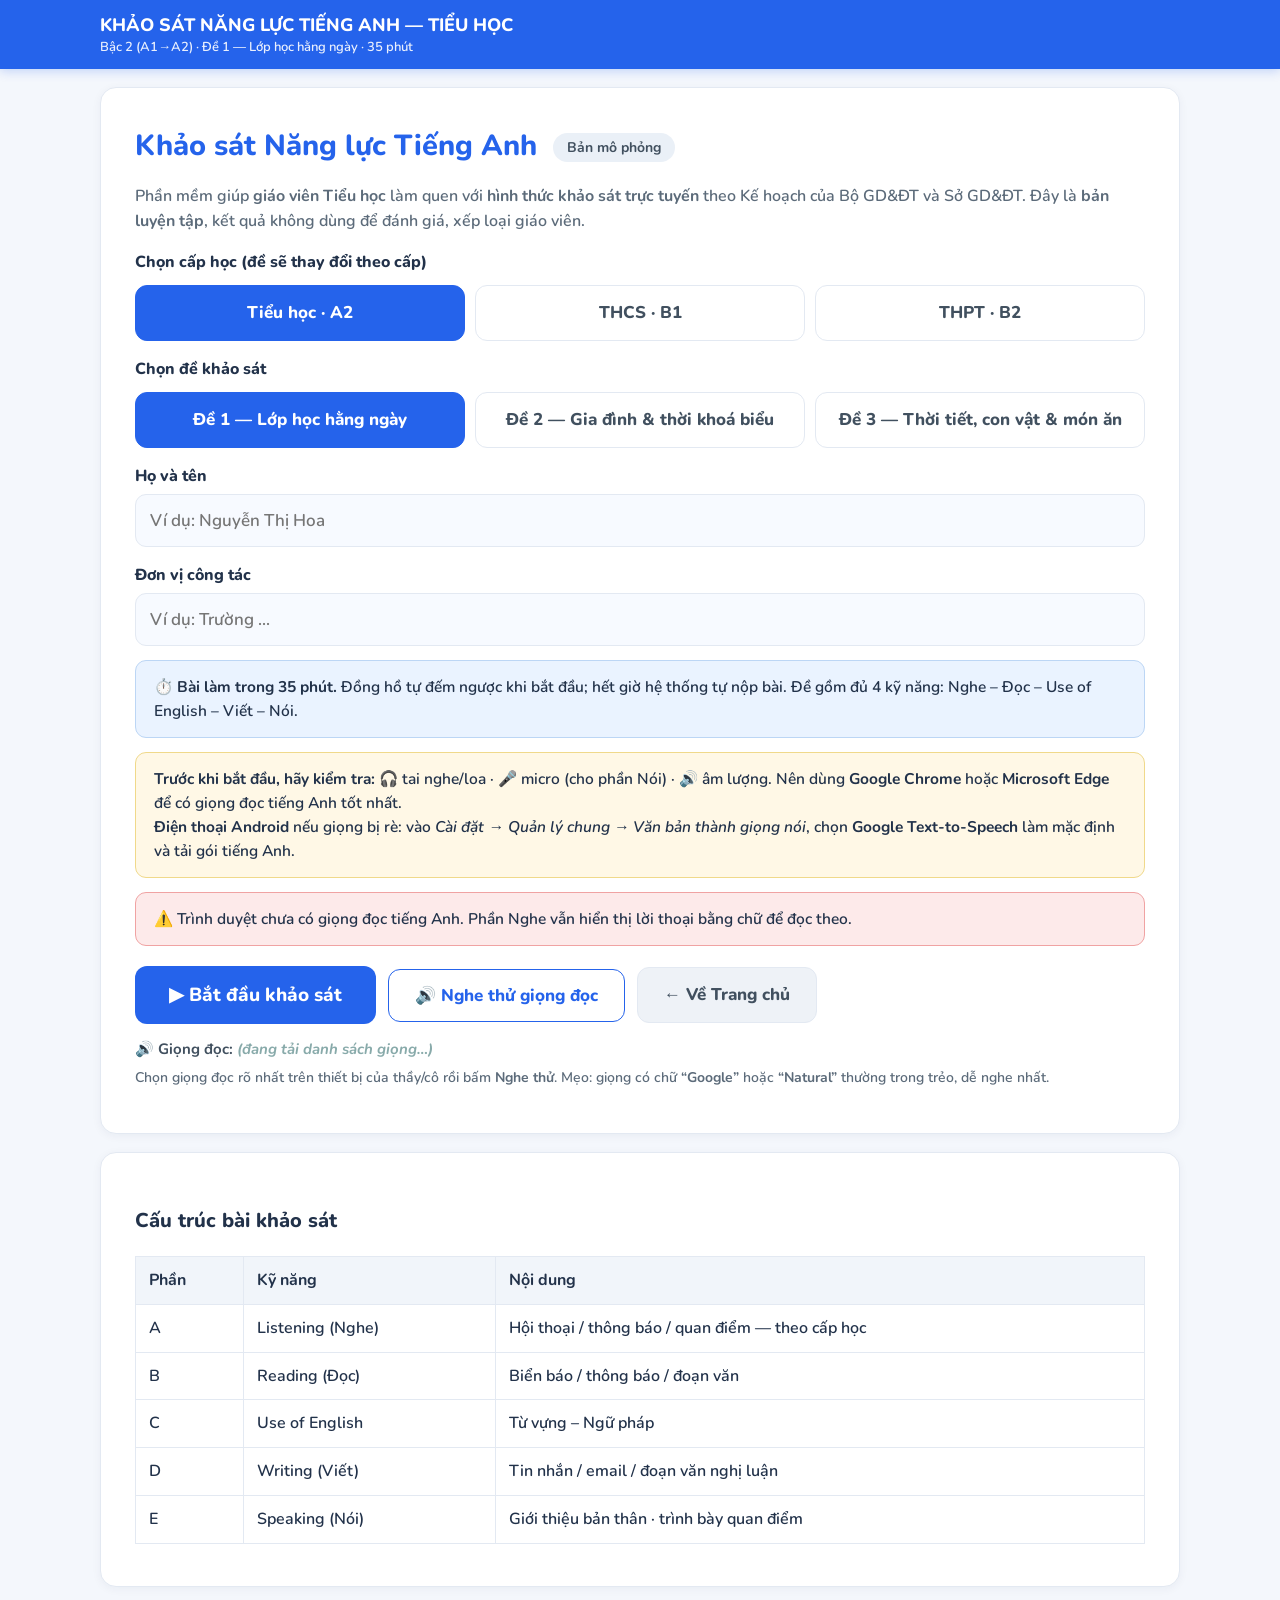
==== khao-sat.html @ d2e5debd "Giọng đọc: ưu tiên giọng trong trẻo (Google/Natural), cho phép chọn & lưu giọng, rate 0.95 Co-Author" ====
<!DOCTYPE html>
<html lang="vi">
<head>
<meta charset="UTF-8">
<meta name="viewport" content="width=device-width, initial-scale=1.0">
<title>Khảo sát Năng lực Tiếng Anh — English Ready GV</title>
<link rel="preconnect" href="https://fonts.googleapis.com">
<link rel="preconnect" href="https://fonts.gstatic.com" crossorigin>
<link href="https://fonts.googleapis.com/css2?family=Nunito:wght@400;600;700;800&display=swap&subset=vietnamese,latin" rel="stylesheet">
<style>
  :root{ --blue:#2563eb; --blue2:#1d4ed8; --bg:#f4f7fc; --ok:#10b981; --bad:#ef4444; --line:#e3e9f2; --maxw:1120px; }
  *{box-sizing:border-box}
  html{-webkit-text-size-adjust:100%}
  body{margin:0;font-family:"Nunito","Segoe UI",Arial,sans-serif;background:var(--bg);color:#22324a;font-size:17px;line-height:1.55;font-weight:600;-webkit-font-smoothing:antialiased}
  .wrap{max-width:var(--maxw);margin:0 auto;padding:0 20px 70px}
  header.top{background:var(--blue);color:#fff;padding:14px 0;position:sticky;top:0;z-index:50;box-shadow:0 2px 10px rgba(37,99,235,.25)}
  header.top .wrap{display:flex;align-items:center;justify-content:space-between;gap:12px;flex-wrap:wrap;padding-bottom:0}
  .brand{font-weight:800;font-size:18px;line-height:1.25}
  .brand small{display:block;font-weight:600;opacity:.9;font-size:13px;margin-top:2px}
  .timer{background:#fff;color:var(--blue);font-weight:800;padding:8px 16px;border-radius:11px;font-variant-numeric:tabular-nums;font-size:22px;min-width:118px;text-align:center}
  .timer.warn{background:#ffe0e0;color:var(--bad);animation:blink 1s infinite}
  @keyframes blink{50%{opacity:.55}}
  .steps{display:flex;gap:8px;flex-wrap:wrap;margin:18px 0 4px}
  .steps .st{flex:1;min-width:120px;text-align:center;font-size:14px;padding:10px 6px;border-radius:11px;background:#fff;border:1px solid var(--line);color:#7a8694;font-weight:700}
  .steps .st.active{background:var(--blue);color:#fff;border-color:var(--blue)}
  .steps .st.done{background:#dff3e6;color:var(--ok);border-color:#bfe6cd}
  .card{background:#fff;border:1px solid var(--line);border-radius:16px;padding:30px 34px;margin:18px 0;box-shadow:0 2px 10px rgba(20,40,80,.05)}
  h1{font-size:29px;color:var(--blue);margin:.2em 0;font-weight:800}
  h2{font-size:24px;color:var(--blue);border-bottom:2px solid var(--blue);padding-bottom:8px;margin-top:4px;font-weight:800}
  h3{font-size:20px;margin:22px 0 8px;font-weight:800}
  h4{font-size:18px;margin:18px 0 6px;font-weight:800}
  .muted{color:#5c6b7a;font-size:16px}
  .note{background:#fff8e6;border:1px solid #f0d98a;border-radius:11px;padding:14px 18px;font-size:15.5px;margin:14px 0}
  label.field{display:block;margin:16px 0 5px;font-weight:800;font-size:16px}
  input[type=text]{width:100%;padding:14px;border:1px solid var(--line);border-radius:11px;font-size:17px;background:#f7faff;font-family:inherit;font-weight:600}
  .btn{display:inline-flex;align-items:center;gap:9px;background:var(--blue);color:#fff;border:0;padding:14px 26px;border-radius:12px;font-size:17px;font-weight:800;cursor:pointer;transition:.15s;font-family:inherit}
  .btn:hover{background:var(--blue2)}
  .btn.sec{background:#fff;color:var(--blue);border:1px solid var(--blue)}
  .btn.ghost{background:#eef2f7;color:#41505f;border:1px solid var(--line)}
  .btn:disabled{opacity:.5;cursor:not-allowed}
  .btn.big{font-size:19px;padding:16px 34px}
  .row{display:flex;gap:12px;flex-wrap:wrap;align-items:center}
  .passage{background:#f7f9fc;border:1px solid var(--line);border-left:5px solid var(--blue);border-radius:11px;padding:18px 20px;margin:12px 0;font-size:18px;line-height:1.7;font-weight:600}
  .notice{background:#fffdf5;border:1px dashed #c9a94a;border-radius:11px;padding:13px 18px;font-weight:800;margin:8px 0;font-size:19px;letter-spacing:.5px}
  .q{margin:20px 0;padding-top:8px}
  .q .qt{font-weight:700;margin-bottom:10px;font-size:17.5px}
  .opt{display:block;border:1px solid var(--line);border-radius:11px;padding:13px 16px;margin:8px 0;cursor:pointer;font-size:17px;transition:.12s}
  .opt:hover{border-color:var(--blue2);background:#f3f8ff}
  .opt input{margin-right:11px;transform:scale(1.25)}
  .opt.sel{border-color:var(--blue);background:#eaf3ff}
  .opt.correct{border-color:var(--ok);background:#e7f7ee}
  .opt.wrong{border-color:var(--bad);background:#fdeaea}
  .audio-box{background:#eef5ff;border:1px solid #c5dbf5;border-radius:14px;padding:18px;margin:12px 0;text-align:center}
  .audio-box .lbl{font-size:15px;color:#41607f;margin-bottom:10px}
  .vsel{font-family:inherit;font-weight:700;font-size:14px;padding:8px 11px;border:1px solid var(--line);border-radius:9px;background:#fff;color:#22324a;max-width:100%;cursor:pointer}
  .vsel:focus{outline:none;border-color:var(--blue)}
  textarea{width:100%;min-height:170px;padding:15px;border:1px solid var(--line);border-radius:11px;font-size:17px;font-family:inherit;line-height:1.6;resize:vertical;font-weight:600}
  .wc{font-size:15px;color:#5c6b7a;margin-top:6px}
  .wc.ok{color:var(--ok);font-weight:800}
  .navbar{display:flex;justify-content:space-between;gap:12px;margin-top:22px}
  .pill{display:inline-block;background:#eaf0f7;border-radius:20px;padding:4px 14px;font-size:14px;color:#41505f;margin-left:8px;vertical-align:middle;font-weight:700}
  .result-score{font-size:58px;font-weight:800;color:var(--blue);text-align:center;line-height:1.1}
  .result-band{text-align:center;font-size:24px;font-weight:800;margin:8px 0}
  .bar{height:18px;background:#e6ecf3;border-radius:9px;overflow:hidden;margin:10px 0}
  .bar>span{display:block;height:100%;background:var(--blue)}
  .tbl-scroll{overflow-x:auto}
  table.sum{width:100%;border-collapse:collapse;margin:12px 0;font-size:16px;min-width:520px}
  table.sum td,table.sum th{border:1px solid var(--line);padding:11px 13px;text-align:left}
  table.sum th{background:#f1f5fa}
  .rec-dot{width:13px;height:13px;border-radius:50%;background:var(--bad);display:inline-block;animation:blink 1s infinite}
  .hide{display:none}
  .center{text-align:center}
  audio{width:100%;margin-top:10px}
  .flag{color:#b8860b;font-size:15px;cursor:pointer;user-select:none}
  .flag.on{color:var(--bad);font-weight:800}
  .levelpick{display:flex;gap:10px;flex-wrap:wrap;margin:10px 0}
  .levelpick a{flex:1;min-width:150px;text-align:center;text-decoration:none;background:#fff;border:1px solid var(--line);border-radius:12px;padding:14px;color:#41505f;font-weight:800}
  .levelpick a.cur{background:var(--blue);color:#fff;border-color:var(--blue)}
  @media (max-width:760px){
    body{font-size:16px}
    .wrap{padding:0 12px 60px}
    .card{padding:18px 16px;border-radius:14px}
    h1{font-size:22px} h2{font-size:20px} h3{font-size:18px}
    .brand{font-size:15px} .brand small{font-size:11.5px}
    .timer{font-size:18px;min-width:92px;padding:6px 10px}
    .steps .st{min-width:0;flex:1 1 30%;font-size:12px;padding:8px 3px}
    .btn{padding:13px 18px;font-size:16px} .btn.big{font-size:17px;padding:15px 22px}
    .navbar .btn{flex:1;justify-content:center}
    .passage,.opt,.notice,input,textarea{font-size:16px}
    .opt input{transform:scale(1.4)}
  }
</style>
</head>
<body>
<header class="top">
  <div class="wrap">
    <div class="brand" id="brand">KHẢO SÁT NĂNG LỰC TIẾNG ANH
      <small id="brand-sub">Bản luyện tập</small>
    </div>
    <div id="timer" class="timer hide">35:00</div>
  </div>
</header>

<div class="wrap">

  <!-- ============ WELCOME ============ -->
  <section id="screen-welcome">
    <div class="card">
      <h1>Khảo sát Năng lực Tiếng Anh <span class="pill">Bản mô phỏng</span></h1>
      <p class="muted">Phần mềm giúp <b id="w-level">giáo viên</b> làm quen với <b>hình thức khảo sát trực tuyến</b>
      theo Kế hoạch của Bộ GD&amp;ĐT và Sở GD&amp;ĐT. Đây là <b>bản luyện tập</b>, kết quả không dùng để đánh giá, xếp loại giáo viên.</p>

      <label class="field">Chọn cấp học (đề sẽ thay đổi theo cấp)</label>
      <div class="levelpick" id="levelpick">
        <a href="?cap=tieuhoc" data-cap="tieuhoc">Tiểu học · A2</a>
        <a href="?cap=thcs" data-cap="thcs">THCS · B1</a>
        <a href="?cap=thpt" data-cap="thpt">THPT · B2</a>
      </div>

      <label class="field">Chọn đề khảo sát</label>
      <div class="levelpick" id="depick"></div>

      <label class="field">Họ và tên</label>
      <input type="text" id="in-name" placeholder="Ví dụ: Nguyễn Thị Hoa">
      <label class="field">Đơn vị công tác</label>
      <input type="text" id="in-school" placeholder="Ví dụ: Trường ...">

      <div class="note" style="background:#eaf3ff;border-color:#bcd6f5">
        ⏱️ <b>Bài làm trong <span id="w-min">35</span> phút.</b>
        Đồng hồ tự đếm ngược khi bắt đầu; hết giờ hệ thống tự nộp bài. Đề gồm đủ 4 kỹ năng: Nghe – Đọc – Use of English – Viết – Nói.
      </div>
      <div class="note">
        <b>Trước khi bắt đầu, hãy kiểm tra:</b> 🎧 tai nghe/loa · 🎤 micro (cho phần Nói) · 🔊 âm lượng.
        Nên dùng <b>Google Chrome</b> hoặc <b>Microsoft Edge</b> để có giọng đọc tiếng Anh tốt nhất.
        <br><b>Điện thoại Android</b> nếu giọng bị rè: vào <i>Cài đặt → Quản lý chung → Văn bản thành giọng nói</i>, chọn <b>Google Text-to-Speech</b> làm mặc định và tải gói tiếng Anh.
      </div>
      <div id="tts-warn" class="note hide" style="background:#fdeaea;border-color:#f0a3a3">
        ⚠️ Trình duyệt chưa có giọng đọc tiếng Anh. Phần Nghe vẫn hiển thị lời thoại bằng chữ để đọc theo.
      </div>

      <div class="row" style="margin-top:20px">
        <button class="btn big" onclick="App.start()">▶ Bắt đầu khảo sát</button>
        <button class="btn sec" onclick="App.testAudio()">🔊 Nghe thử giọng đọc</button>
        <a class="btn ghost" href="index.html" style="text-decoration:none">← Về Trang chủ</a>
      </div>
      <div class="vsel-wrap" style="margin-top:14px;font-weight:700;color:#41505f;font-size:15px"></div>
      <p class="muted" style="font-size:14px;margin-top:6px">Chọn giọng đọc rõ nhất trên thiết bị của thầy/cô rồi bấm <b>Nghe thử</b>. Mẹo: giọng có chữ <b>“Google”</b> hoặc <b>“Natural”</b> thường trong trẻo, dễ nghe nhất.</p>
    </div>

    <div class="card">
      <h3>Cấu trúc bài khảo sát</h3>
      <div class="tbl-scroll">
      <table class="sum">
        <tr><th>Phần</th><th>Kỹ năng</th><th>Nội dung</th></tr>
        <tr><td>A</td><td>Listening (Nghe)</td><td>Hội thoại / thông báo / quan điểm — theo cấp học</td></tr>
        <tr><td>B</td><td>Reading (Đọc)</td><td>Biển báo / thông báo / đoạn văn</td></tr>
        <tr><td>C</td><td>Use of English</td><td>Từ vựng – Ngữ pháp</td></tr>
        <tr><td>D</td><td>Writing (Viết)</td><td>Tin nhắn / email / đoạn văn nghị luận</td></tr>
        <tr><td>E</td><td>Speaking (Nói)</td><td>Giới thiệu bản thân · trình bày quan điểm</td></tr>
      </table>
      </div>
    </div>
  </section>

  <div id="screen-test" class="hide">
    <div class="steps" id="steps"></div>
    <div id="section-host"></div>
    <div class="navbar">
      <button class="btn ghost" id="btn-prev" onclick="App.prevSection()">← Phần trước</button>
      <button class="btn" id="btn-next" onclick="App.nextSection()">Phần tiếp theo →</button>
    </div>
  </div>

  <div id="screen-results" class="hide"></div>

</div>

<script src="data/ngan-hang-de.js"></script>
<script>
/* ====================== CHỌN ĐỀ THEO CẤP ====================== */
function getCap(){
  var p=new URLSearchParams(location.search).get('cap');
  if(p && window.NGAN_HANG[p]) return p;
  try{ var u=JSON.parse(localStorage.getItem('erg_user')||'null');
    if(u&&u.level){ var m={'Tiểu học':'tieuhoc','THCS':'thcs','THPT':'thpt'}; if(m[u.level]) return m[u.level]; }
  }catch(_){}
  return 'tieuhoc';
}
function getDe(level){
  var p=new URLSearchParams(location.search).get('de');
  if(p){ var i=level.des.findIndex(d=>d.id===p); if(i>=0) return i; }
  // Không chỉ định đề → chọn NGẪU NHIÊN, tránh lặp lại đề của lần trước
  var key='erg_lastde_'+level.code, last=null;
  try{ last=localStorage.getItem(key); }catch(_){}
  var pool=level.des.map(function(_,i){return i;});
  if(level.des.length>1 && last){ var f=pool.filter(function(i){return level.des[i].id!==last;}); if(f.length) pool=f; }
  var idx=pool[Math.floor(Math.random()*pool.length)];
  try{ localStorage.setItem(key, level.des[idx].id); }catch(_){}
  return idx;
}
function shuffleArr(a){ for(var i=a.length-1;i>0;i--){var j=Math.floor(Math.random()*(i+1));var t=a[i];a[i]=a[j];a[j]=t;} return a; }
function shuffleOptions(de){   // đảo vị trí đáp án ở mỗi câu (giữ nguyên đáp án đúng)
  de.sections.forEach(function(s){ if(!s.parts)return; s.parts.forEach(function(p){ if(!p.questions)return; p.questions.forEach(function(q){
    if(!q.options||q.options.length<2)return;
    var order=q.options.map(function(_,i){return i;}); shuffleArr(order);
    q.options=order.map(function(i){return q.options[i];});
    q.ans=order.indexOf(q.ans);
  }); }); });
}
var ONLY=new URLSearchParams(location.search).get('only');   // A/B/C/D/E (chế độ luyện 1 kỹ năng) hoặc null
var CAP=getCap();
var LEVEL=window.NGAN_HANG[CAP];
var DEIDX=getDe(LEVEL);
var DATA=LEVEL.des[DEIDX];   // đề được chọn (có .sections)
shuffleOptions(DATA);
if(ONLY){ DATA={ id:DATA.id, name:DATA.name, sections:DATA.sections.filter(function(s){return s.key===ONLY;}) }; }

/* ====================== TRẠNG THÁI ====================== */
const App = (()=>{
  let cur=0, answers={}, writing={}, flags={}, totalMcq=0, startTime=null;
  let endTime=null, timerInt=null;
  const TEST_MINUTES=LEVEL.minutes;
  const $=id=>document.getElementById(id);
  const host=()=>$('section-host');

  DATA.sections.forEach(s=>{ if(s.parts) s.parts.forEach(p=>{ if(p.questions) totalMcq+=p.questions.length; }); });

  // ---- hiển thị thông tin cấp học ----
  $('brand').firstChild.textContent='KHẢO SÁT NĂNG LỰC TIẾNG ANH — '+LEVEL.label.toUpperCase()+' ';
  $('brand-sub').textContent=LEVEL.bac+' · '+DATA.name+' · '+TEST_MINUTES+' phút';
  $('w-level').textContent='giáo viên '+LEVEL.label;
  $('w-min').textContent=TEST_MINUTES;
  document.querySelectorAll('#levelpick a').forEach(a=>{ if(a.getAttribute('data-cap')===CAP) a.classList.add('cur'); });
  // danh sách đề của cấp hiện tại
  $('depick').innerHTML=LEVEL.des.map(function(d){
    return '<a href="?cap='+CAP+'&de='+d.id+'"'+(d.id===DATA.id?' class="cur"':'')+'>'+d.name+'</a>';
  }).join('');
  if(ONLY){
    var skillName={A:'Nghe',B:'Đọc',C:'Use of English',D:'Viết',E:'Nói'}[ONLY]||'';
    $('brand-sub').textContent='Luyện kỹ năng: '+skillName+' · '+LEVEL.label;
  }
  // prefill tên từ khai báo
  try{ var u=JSON.parse(localStorage.getItem('erg_user')||sessionStorage.getItem('ksnl_user')||'null'); if(u&&u.name) $('in-name').value=u.name; }catch(_){}

  let enVoice=null, enVoices=[];
  function scoreVoice(v){            // điểm càng cao càng trong trẻo, dễ nghe
    var n=(v.name||'').toLowerCase(), l=(v.lang||'').toLowerCase();
    if(!/^en/.test(l)) return -1;
    var s=10;
    if(/google/.test(n)) s+=40;                                              // giọng Google (rõ nhất trên Android/Chrome)
    if(/natural|aria|jenny|guy|libby|sonia|ryan|emma|michelle|ava|andrew/.test(n)) s+=36; // giọng "Natural" của Microsoft/Edge
    if(/samantha|karen|daniel|moira|tessa|fiona|serena|nicky|aaron/.test(n)) s+=30;        // giọng Apple
    if(/zira|hazel|david|mark|susan|george/.test(n)) s+=14;                   // giọng Microsoft thường
    if(/en-us/.test(l)) s+=8; else if(/en-gb/.test(l)) s+=5;
    if(v.localService===false) s+=6;                                         // giọng online thường mượt hơn
    return s;
  }
  function pickVoice(){
    var vs=speechSynthesis.getVoices()||[];
    enVoices = vs.filter(function(v){return /^en/i.test(v.lang);}).sort(function(a,b){return scoreVoice(b)-scoreVoice(a);});
    var saved=null; try{ saved=localStorage.getItem('erg_voice'); }catch(_){}
    enVoice = (saved && enVoices.filter(function(v){return v.name===saved;})[0]) || enVoices[0] || null;
    if(!enVoice && $('tts-warn')) $('tts-warn').classList.remove('hide');
    refreshVoiceSelectors();
  }
  if('speechSynthesis' in window){ speechSynthesis.onvoiceschanged=pickVoice; setTimeout(pickVoice,300); setTimeout(pickVoice,1200); }

  function voiceSelectHTML(){
    if(!enVoices.length) return '<i style="color:#8aa">(đang tải danh sách giọng…)</i>';
    var opts=enVoices.map(function(v){
      var lbl=v.name.replace(/Microsoft |Google /,'')+' · '+v.lang;
      return '<option value="'+v.name.replace(/"/g,'')+'"'+(enVoice&&v.name===enVoice.name?' selected':'')+'>'+lbl+'</option>';
    }).join('');
    return '<select class="vsel" onchange="App.setVoice(this.value)">'+opts+'</select>';
  }
  function refreshVoiceSelectors(){
    document.querySelectorAll('.vsel-wrap').forEach(function(w){ w.innerHTML='🔊 Giọng đọc: '+voiceSelectHTML(); });
  }
  function setVoice(name){
    var v=enVoices.filter(function(x){return x.name===name;})[0]; if(!v) return;
    enVoice=v; try{ localStorage.setItem('erg_voice',name); }catch(_){}
    refreshVoiceSelectors();
    speak('Hello. This is the selected English voice. Can you hear it clearly?');
  }

  let speaking=false;
  function speak(text,btn){
    if(!('speechSynthesis' in window)){ alert('Trình duyệt không hỗ trợ giọng đọc. Hãy đọc lời thoại bằng chữ bên dưới.'); return; }
    speechSynthesis.cancel();
    const u=new SpeechSynthesisUtterance(text);
    u.lang=(enVoice&&enVoice.lang)||'en-US'; u.rate=0.95; u.pitch=1.0; u.volume=1.0; if(enVoice)u.voice=enVoice;
    if(btn){ const old=btn.innerHTML; btn.innerHTML='⏹ Dừng'; speaking=true;
      u.onend=()=>{btn.innerHTML=old;speaking=false;}; u.onerror=()=>{btn.innerHTML=old;speaking=false;}; }
    speechSynthesis.speak(u);
  }
  function testAudio(){ speak('Hello, teacher. This is a test of the English voice. If you can hear this clearly, your sound is working well.'); }

  function start(){
    const name=$('in-name').value.trim();
    if(!name){ alert('Vui lòng nhập Họ và tên.'); $('in-name').focus(); return; }
    var prev={}; try{ prev=JSON.parse(localStorage.getItem('erg_user')||'{}'); }catch(_){}
    prev.name=name; prev.school=$('in-school').value.trim(); localStorage.setItem('erg_user',JSON.stringify(prev));
    sessionStorage.setItem('ksnl_user',JSON.stringify({name, school:prev.school}));
    startTime=Date.now();
    $('screen-welcome').classList.add('hide');
    $('screen-test').classList.remove('hide');
    endTime=Date.now()+TEST_MINUTES*60000; $('timer').classList.remove('hide'); tick(); timerInt=setInterval(tick,1000);
    cur=0; renderSteps(); renderSection();
    window.scrollTo(0,0);
  }
  function startPractice(){   // chế độ luyện 1 kỹ năng: vào thẳng, không đồng hồ
    startTime=Date.now();
    $('screen-welcome').classList.add('hide');
    $('screen-test').classList.remove('hide');
    $('timer').classList.add('hide');
    cur=0; renderSteps(); renderSection();
    window.scrollTo(0,0);
  }
  function tick(){
    const left=Math.max(0,Math.round((endTime-Date.now())/1000));
    const m=String(Math.floor(left/60)).padStart(2,'0'), s=String(left%60).padStart(2,'0');
    $('timer').textContent=m+':'+s;
    $('timer').classList.toggle('warn',left<=180);
    if(left<=0){ clearInterval(timerInt); alert('Đã hết giờ. Hệ thống sẽ nộp bài.'); finish(); }
  }

  function renderSteps(){
    $('steps').innerHTML=DATA.sections.map((s,i)=>{
      let c='st'; if(i===cur)c+=' active'; else if(i<cur)c+=' done';
      return `<div class="${c}">${s.key}. ${s.name}</div>`;
    }).join('');
  }

  function renderSection(){
    const s=DATA.sections[cur];
    let h=`<div class="card"><h2>Phần ${s.key}. ${s.skill}</h2>`;
    if(s.intro) h+=`<p class="muted">${s.intro}</p>`;
    h+='</div>';
    if(s.type==='write'){ h+=renderWrite(s); }
    else if(s.type==='speak'){ h+=renderSpeak(s); }
    else { h+=s.parts.map((p,pi)=>renderPart(s,p,pi)).join(''); }
    host().innerHTML=h;
    refreshVoiceSelectors();
    $('btn-prev').style.visibility = cur===0?'hidden':'visible';
    $('btn-next').textContent = cur===DATA.sections.length-1 ? '✔ Nộp bài & xem kết quả' : 'Phần tiếp theo →';
    renderSteps();
    if(s.type==='write') s.tasks.forEach(t=>{ const ta=$('ta-'+t.id); if(ta){ta.value=writing[t.id]||''; updateWC(t.id,t.min); ta.oninput=()=>{writing[t.id]=ta.value;updateWC(t.id,t.min);};} });
    window.scrollTo(0,0);
  }

  function renderPart(s,p,pi){
    let h='<div class="card">';
    h+=`<h3>${p.title}</h3>`;
    if(p.desc) h+=`<p class="muted">${p.desc}</p>`;
    if(p.audio){
      h+=`<div class="audio-box"><div class="lbl">🎧 Bấm để nghe (giọng đọc tự động — có thể nghe lại)</div>
        <button class="btn" onclick="App.play(this,${cur},${pi})">▶ Phát audio</button>
        <button class="btn sec" onclick="App.showScript(this)">📄 Xem lời thoại</button>
        <div class="vsel-wrap" style="margin-top:12px;font-size:14px;color:#41607f"></div>
        <div class="passage hide" style="text-align:left;margin-top:12px">${p.audio.replace(/\. (Number|Part|[A-Z][a-z]+:)/g,'.<br>$1')}</div>
        </div>`;
    }
    if(p.passage) h+=`<div class="passage">${p.passage}</div>`;
    p.questions.forEach(qq=>{
      h+='<div class="q">';
      if(qq.context) h+=`<div class="notice">${qq.context}</div>`;
      h+=`<div class="qt">${qq.q} <span class="flag" id="flag-${qq.id}" onclick="App.toggleFlag(${qq.id})" title="Đánh dấu xem lại">⚑</span></div>`;
      qq.options.forEach((o,i)=>{
        const L='ABCD'[i]; const sel=answers[qq.id]===i?' sel':'';
        h+=`<label class="opt${sel}" id="opt-${qq.id}-${i}">
          <input type="radio" name="q${qq.id}" ${answers[qq.id]===i?'checked':''} onclick="App.pick(${qq.id},${i})">
          <b>${L}.</b> ${o}</label>`;
      });
      h+='</div>';
    });
    h+='</div>';
    return h;
  }

  function renderWrite(s){
    return s.tasks.map(t=>`<div class="card"><h3>${t.title}</h3>
      <div class="passage">${t.prompt}</div>
      <textarea id="ta-${t.id}" placeholder="Viết câu trả lời bằng tiếng Anh ở đây..."></textarea>
      <div class="wc" id="wc-${t.id}">0 từ</div></div>`).join('');
  }

  function renderSpeak(s){
    return s.tasks.map(t=>`<div class="card"><h3>${t.title}</h3>
      <div class="passage">${t.prompt}</div>
      <div class="row">
        <button class="btn" id="sp-start-${t.id}" onclick="App.spStart('${t.id}',${t.prep},${t.speak})">▶ Bắt đầu (chuẩn bị ${t.prep}s)</button>
        <span id="sp-state-${t.id}" class="pill">Sẵn sàng</span>
      </div>
      <div id="sp-audio-${t.id}"></div></div>`).join('');
  }

  function updateWC(id,min){
    const ta=$('ta-'+id); const n=(ta.value.trim().match(/\S+/g)||[]).length;
    const el=$('wc-'+id); el.textContent=n+' từ (gợi ý tối thiểu '+min+')';
    el.classList.toggle('ok',n>=min);
  }

  function pick(id,i){
    answers[id]=i;
    document.querySelectorAll(`[id^="opt-${id}-"]`).forEach((el,k)=>el.classList.toggle('sel',k===i));
  }
  function toggleFlag(id){ flags[id]=!flags[id]; $('flag-'+id).classList.toggle('on',flags[id]); }

  function play(btn,si,pi){ if(speaking){speechSynthesis.cancel();speaking=false;btn.innerHTML='▶ Phát audio';return;} const p=DATA.sections[si].parts[pi]; speak(p.audio,btn); }
  function showScript(btn){ const box=btn.parentElement.querySelector('.passage'); box.classList.toggle('hide'); btn.textContent=box.classList.contains('hide')?'📄 Xem lời thoại':'🙈 Ẩn lời thoại'; }

  let mediaRec=null, chunks=[], spTimer=null;
  async function spStart(id,prep,speakT){
    const stateEl=$('sp-state-'+id), btn=$('sp-start-'+id); btn.disabled=true;
    let t=prep; stateEl.innerHTML='⏳ Chuẩn bị: '+t+'s';
    await new Promise(res=>{ spTimer=setInterval(()=>{ t--; stateEl.innerHTML='⏳ Chuẩn bị: '+t+'s'; if(t<=0){clearInterval(spTimer);res();} },1000); });
    let rec=false;
    try{
      const stream=await navigator.mediaDevices.getUserMedia({audio:true});
      mediaRec=new MediaRecorder(stream); chunks=[];
      mediaRec.ondataavailable=e=>chunks.push(e.data);
      mediaRec.onstop=()=>{ const blob=new Blob(chunks,{type:'audio/webm'}); const url=URL.createObjectURL(blob);
        $('sp-audio-'+id).innerHTML='<div class="muted" style="margin-top:10px">▶ Nghe lại câu trả lời của bạn:</div><audio controls src="'+url+'"></audio>';
        stream.getTracks().forEach(x=>x.stop()); };
      mediaRec.start(); rec=true;
    }catch(e){ }
    let s=speakT;
    stateEl.innerHTML=(rec?'<span class="rec-dot"></span> Đang thu âm: ':'🗣 Đang nói (không thu được micro): ')+s+'s';
    spTimer=setInterval(()=>{ s--; stateEl.innerHTML=(rec?'<span class="rec-dot"></span> Đang thu âm: ':'🗣 Đang nói: ')+s+'s';
      if(s<=0){ clearInterval(spTimer); if(rec&&mediaRec&&mediaRec.state!=='inactive')mediaRec.stop(); stateEl.innerHTML='✔ Hoàn thành'; btn.disabled=false; btn.textContent='▶ Làm lại'; } },1000);
    btn.disabled=false; btn.textContent='⏹ Dừng sớm';
    btn.onclick=()=>{ clearInterval(spTimer); if(rec&&mediaRec&&mediaRec.state!=='inactive')mediaRec.stop(); stateEl.innerHTML='✔ Hoàn thành'; btn.textContent='▶ Làm lại'; btn.onclick=()=>spStart(id,prep,speakT); };
  }

  function nextSection(){
    if(speaking)speechSynthesis.cancel();
    if(cur===DATA.sections.length-1){ if(confirm('Bạn chắc chắn muốn NỘP BÀI và xem kết quả?')) finish(); return; }
    cur++; renderSection();
  }
  function prevSection(){ if(speaking)speechSynthesis.cancel(); if(cur>0){cur--;renderSection();} }

  function saveStats(perSec){
    try{
      var prev=JSON.parse(localStorage.getItem('erg_stats')||'{}');
      var pct=k=>perSec[k]?Math.round(perSec[k].c/perSec[k].t*100):null;
      var listen=pct('A'), read=pct('B'), uoe=pct('C');
      var stats=Object.assign({},prev);
      if(listen!=null) stats.nghe=listen;
      var dv=[]; if(read!=null)dv.push(read); if(uoe!=null)dv.push(uoe);
      if(dv.length) stats.doc=Math.round(dv.reduce((a,b)=>a+b,0)/dv.length);
      stats.done=(prev.done||0)+1;
      var today=new Date().toDateString();
      stats.streak = (prev.lastDate===today) ? (prev.streak||1) : (prev.streak||0)+1;
      stats.lastDate=today;
      var elapsed=Math.max(1,Math.round((Date.now()-startTime)/60000));
      var total=(prev.totalMins||0)+elapsed;
      stats.totalMins=total; stats.hours=Math.floor(total/60); stats.mins=total%60;
      stats.cap=CAP;
      localStorage.setItem('erg_stats',JSON.stringify(stats));
    }catch(_){}
  }

  function finish(){
    if(timerInt)clearInterval(timerInt); if(speaking)speechSynthesis.cancel();
    $('timer').classList.add('hide');
    let correct=0, perSec={};
    DATA.sections.forEach(s=>{ if(!s.parts)return; let c=0,t=0;
      s.parts.forEach(p=>p.questions.forEach(q=>{ t++; if(answers[q.id]===q.ans){c++;correct++;} }));
      perSec[s.key]={c,t,name:s.skill};
    });
    const pct=totalMcq?Math.round(correct/totalMcq*100):0;
    let band,bandColor;
    if(pct<40){band='Dưới mức mục tiêu';bandColor='#ef4444';}
    else if(pct<65){band='Đạt cơ bản — cần luyện thêm';bandColor='#d97706';}
    else if(pct<85){band='Khá — gần đạt mục tiêu';bandColor='#2563eb';}
    else{band='Tốt — đạt mục tiêu';bandColor='#10b981';}

    saveStats(perSec);

    const u=JSON.parse(localStorage.getItem('erg_user')||'{}');
    let h=`<div class="card center">
      <h1>Kết quả khảo sát (mô phỏng) — ${LEVEL.label}</h1>
      <p class="muted">${u.name||''} ${u.school?'· '+u.school:''} · ${LEVEL.bac} · ${DATA.name}</p>
      <div class="result-score">${correct}/${totalMcq}</div>
      <div class="muted">câu trắc nghiệm đúng (${pct}%)</div>
      <div class="bar"><span style="width:${pct}%;background:${bandColor}"></span></div>
      <div class="result-band" style="color:${bandColor}">${band}</div>
      <p class="note" style="text-align:left">⚠️ Đây là <b>ước lượng từ phần trắc nghiệm</b> (Nghe + Đọc + Use of English).
      Bài khảo sát thật do <b>AI/giám khảo chấm cả 4 kỹ năng</b> theo thang riêng — kết quả thật có thể khác.
      Điểm Nghe và Đọc đã được <b>lưu về Trang chủ</b>.</p>
    </div>`;

    h+='<div class="card"><h3>Chi tiết theo phần</h3><div class="tbl-scroll"><table class="sum"><tr><th>Phần</th><th>Đúng</th><th>Tỉ lệ</th></tr>';
    Object.keys(perSec).forEach(k=>{const x=perSec[k];h+=`<tr><td>${x.name}</td><td>${x.c}/${x.t}</td><td>${Math.round(x.c/x.t*100)}%</td></tr>`;});
    h+='</table></div></div>';

    h+='<div class="card"><h3>Bài Viết của bạn</h3>';
    const wsec=DATA.sections.find(s=>s.type==='write');
    if(wsec) wsec.tasks.forEach(t=>{ const v=(writing[t.id]||'').trim(); const n=(v.match(/\S+/g)||[]).length;
      h+=`<p><b>${t.title}</b> — ${n} từ ${n>=t.min?'✅':'⚠️ (chưa đủ độ dài gợi ý)'}</p><div class="passage" style="white-space:pre-wrap">${v||'<i class="muted">(chưa viết)</i>'}</div>`;});
    h+='</div>';

    h+='<div class="card"><h3>Xem lại đáp án trắc nghiệm</h3>';
    DATA.sections.filter(s=>s.parts).forEach(s=>{ h+=`<h4 style="color:var(--blue)">${s.skill}</h4>`;
      s.parts.forEach(p=>p.questions.forEach(q=>{ const my=answers[q.id]; const ok=my===q.ans;
        h+=`<div class="q"><div class="qt">${ok?'✅':'❌'} ${q.q}</div>`;
        q.options.forEach((o,i)=>{ let cls='opt'; if(i===q.ans)cls+=' correct'; else if(i===my)cls+=' wrong';
          h+=`<div class="${cls}"><b>${'ABCD'[i]}.</b> ${o} ${i===q.ans?'<b style="color:var(--ok)"> ← Đáp án đúng</b>':(i===my?'<b style="color:var(--bad)"> ← Bạn chọn</b>':'')}</div>`;});
        h+='</div>'; }));
    });
    h+='</div>';

    h+=`<div class="card center">
      <a class="btn big" href="index.html" style="text-decoration:none">🏠 Về Trang chủ</a>
      <button class="btn sec big" onclick="location.reload()">🔄 Làm lại</button>
      <button class="btn ghost big" onclick="window.print()">🖨 In / Lưu PDF</button></div>`;

    $('screen-test').classList.add('hide');
    const r=$('screen-results'); r.classList.remove('hide'); r.innerHTML=h; window.scrollTo(0,0);
  }

  if(ONLY) startPractice();

  return { start, testAudio, nextSection, prevSection, pick, toggleFlag, play, showScript, spStart, finish, setVoice };
})();
</script>
</body>
</html>
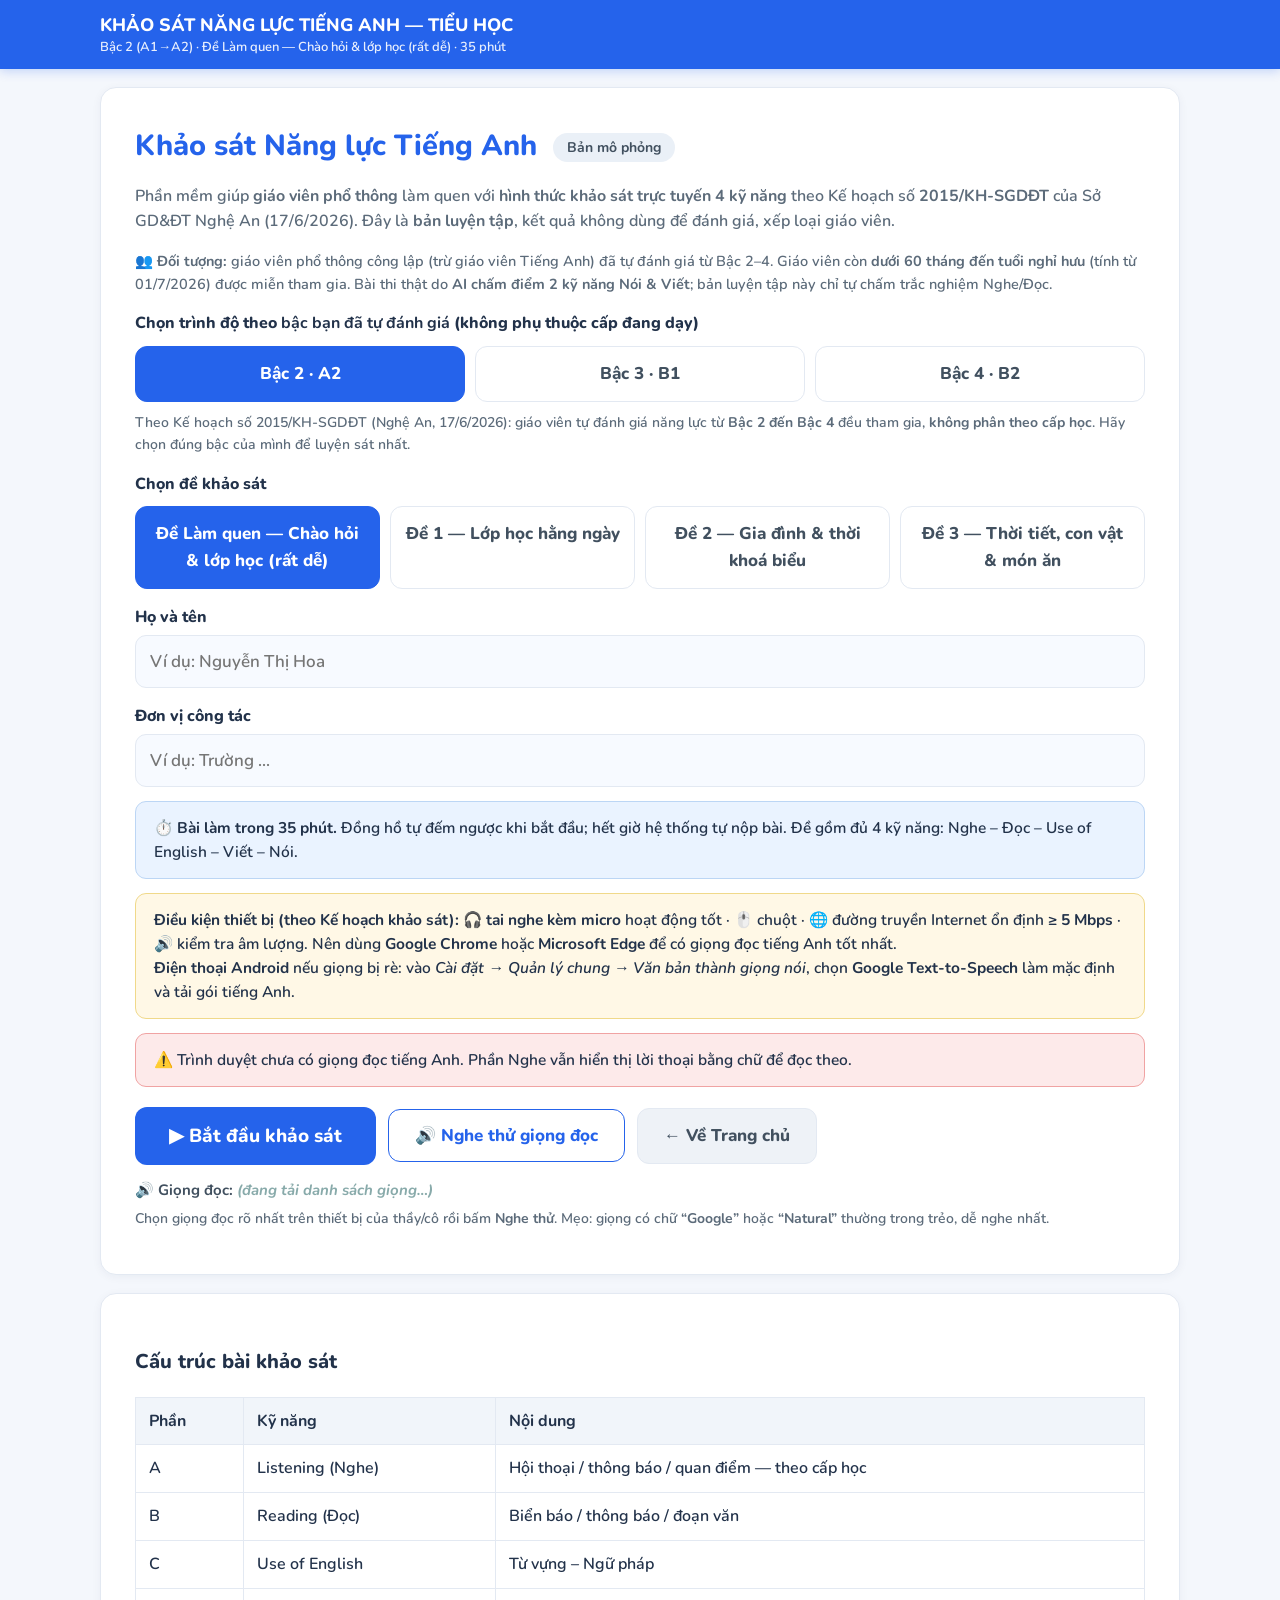
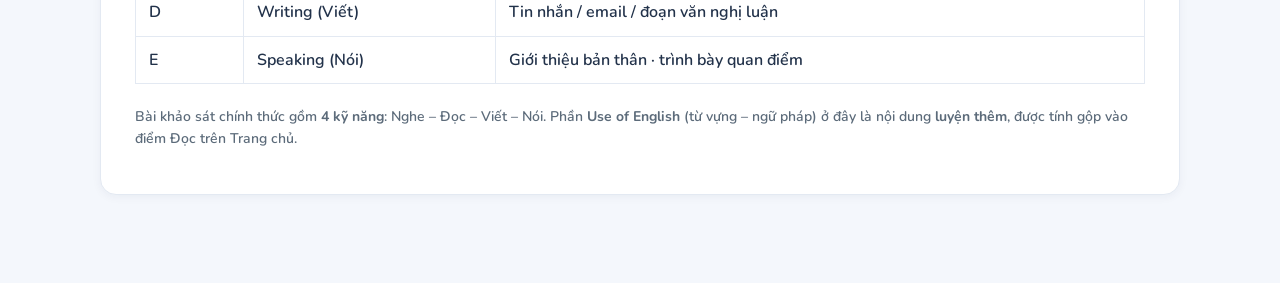
==== commit 678881de: "Cập nhật: số liệu thật trang chủ, bám Công văn 2015, thêm đề dễ, ảnh og social - Trang chủ: cột phải" ====
--- a/khao-sat.html
+++ b/khao-sat.html
@@ -4,6 +4,19 @@
 <meta charset="UTF-8">
 <meta name="viewport" content="width=device-width, initial-scale=1.0">
 <title>Khảo sát Năng lực Tiếng Anh — English Ready GV</title>
+<meta name="description" content="Bản luyện tập mô phỏng khảo sát năng lực Tiếng Anh 4 kỹ năng dành cho giáo viên.">
+<!-- Social preview (Facebook / Messenger / Zalo) -->
+<meta property="og:type" content="website">
+<meta property="og:site_name" content="English Ready GV">
+<meta property="og:title" content="Khảo sát Năng lực Tiếng Anh — English Ready GV">
+<meta property="og:description" content="Luyện tập khảo sát năng lực Tiếng Anh dành cho giáo viên. Nghe • Nói • Đọc • Viết — có AI hỗ trợ.">
+<meta property="og:image" content="https://schoolrecords.github.io/english-ready-gv/assets/images/english-ready-gv-social-preview.png">
+<meta property="og:image:type" content="image/png">
+<meta property="og:image:width" content="1200">
+<meta property="og:image:height" content="630">
+<meta property="og:url" content="https://schoolrecords.github.io/english-ready-gv/khao-sat.html">
+<meta name="twitter:card" content="summary_large_image">
+<meta name="twitter:image" content="https://schoolrecords.github.io/english-ready-gv/assets/images/english-ready-gv-social-preview.png">
 <link rel="preconnect" href="https://fonts.googleapis.com">
 <link rel="preconnect" href="https://fonts.gstatic.com" crossorigin>
 <link href="https://fonts.googleapis.com/css2?family=Nunito:wght@400;600;700;800&display=swap&subset=vietnamese,latin" rel="stylesheet">
@@ -107,15 +120,17 @@
   <section id="screen-welcome">
     <div class="card">
       <h1>Khảo sát Năng lực Tiếng Anh <span class="pill">Bản mô phỏng</span></h1>
-      <p class="muted">Phần mềm giúp <b id="w-level">giáo viên</b> làm quen với <b>hình thức khảo sát trực tuyến</b>
-      theo Kế hoạch của Bộ GD&amp;ĐT và Sở GD&amp;ĐT. Đây là <b>bản luyện tập</b>, kết quả không dùng để đánh giá, xếp loại giáo viên.</p>
-
-      <label class="field">Chọn cấp học (đề sẽ thay đổi theo cấp)</label>
+      <p class="muted">Phần mềm giúp <b id="w-level">giáo viên phổ thông</b> làm quen với <b>hình thức khảo sát trực tuyến 4 kỹ năng</b>
+      theo Kế hoạch số <b>2015/KH-SGDĐT</b> của Sở GD&amp;ĐT Nghệ An (17/6/2026). Đây là <b>bản luyện tập</b>, kết quả không dùng để đánh giá, xếp loại giáo viên.</p>
+      <p class="muted" style="font-size:14.5px">👥 <b>Đối tượng:</b> giáo viên phổ thông công lập (trừ giáo viên Tiếng Anh) đã tự đánh giá từ Bậc 2–4. Giáo viên còn <b>dưới 60 tháng đến tuổi nghỉ hưu</b> (tính từ 01/7/2026) được miễn tham gia. Bài thi thật do <b>AI chấm điểm 2 kỹ năng Nói &amp; Viết</b>; bản luyện tập này chỉ tự chấm trắc nghiệm Nghe/Đọc.</p>
+
+      <label class="field">Chọn trình độ theo <b>bậc bạn đã tự đánh giá</b> (không phụ thuộc cấp đang dạy)</label>
       <div class="levelpick" id="levelpick">
-        <a href="?cap=tieuhoc" data-cap="tieuhoc">Tiểu học · A2</a>
-        <a href="?cap=thcs" data-cap="thcs">THCS · B1</a>
-        <a href="?cap=thpt" data-cap="thpt">THPT · B2</a>
-      </div>
+        <a href="?cap=tieuhoc" data-cap="tieuhoc">Bậc 2 · A2</a>
+        <a href="?cap=thcs" data-cap="thcs">Bậc 3 · B1</a>
+        <a href="?cap=thpt" data-cap="thpt">Bậc 4 · B2</a>
+      </div>
+      <p class="muted" style="font-size:14px;margin:4px 0 0">Theo Kế hoạch số 2015/KH-SGDĐT (Nghệ An, 17/6/2026): giáo viên tự đánh giá năng lực từ <b>Bậc 2 đến Bậc 4</b> đều tham gia, <b>không phân theo cấp học</b>. Hãy chọn đúng bậc của mình để luyện sát nhất.</p>
 
       <label class="field">Chọn đề khảo sát</label>
       <div class="levelpick" id="depick"></div>
@@ -130,7 +145,7 @@
         Đồng hồ tự đếm ngược khi bắt đầu; hết giờ hệ thống tự nộp bài. Đề gồm đủ 4 kỹ năng: Nghe – Đọc – Use of English – Viết – Nói.
       </div>
       <div class="note">
-        <b>Trước khi bắt đầu, hãy kiểm tra:</b> 🎧 tai nghe/loa · 🎤 micro (cho phần Nói) · 🔊 âm lượng.
+        <b>Điều kiện thiết bị (theo Kế hoạch khảo sát):</b> 🎧 <b>tai nghe kèm micro</b> hoạt động tốt · 🖱️ chuột · 🌐 đường truyền Internet ổn định <b>≥ 5 Mbps</b> · 🔊 kiểm tra âm lượng.
         Nên dùng <b>Google Chrome</b> hoặc <b>Microsoft Edge</b> để có giọng đọc tiếng Anh tốt nhất.
         <br><b>Điện thoại Android</b> nếu giọng bị rè: vào <i>Cài đặt → Quản lý chung → Văn bản thành giọng nói</i>, chọn <b>Google Text-to-Speech</b> làm mặc định và tải gói tiếng Anh.
       </div>
@@ -159,6 +174,7 @@
         <tr><td>E</td><td>Speaking (Nói)</td><td>Giới thiệu bản thân · trình bày quan điểm</td></tr>
       </table>
       </div>
+      <p class="muted" style="font-size:14px;margin-top:10px">Bài khảo sát chính thức gồm <b>4 kỹ năng</b>: Nghe – Đọc – Viết – Nói. Phần <b>Use of English</b> (từ vựng – ngữ pháp) ở đây là nội dung <b>luyện thêm</b>, được tính gộp vào điểm Đọc trên Trang chủ.</p>
     </div>
   </section>
 
@@ -192,6 +208,12 @@
   // Không chỉ định đề → chọn NGẪU NHIÊN, tránh lặp lại đề của lần trước
   var key='erg_lastde_'+level.code, last=null;
   try{ last=localStorage.getItem(key); }catch(_){}
+  // Lần đầu (chưa từng làm cấp này): cho đề "Làm quen" dễ nhất để tạo động lực
+  if(!last){
+    var d0=level.des.findIndex(function(d){return d.id==='de0';}); if(d0<0)d0=0;
+    try{ localStorage.setItem(key, level.des[d0].id); }catch(_){}
+    return d0;
+  }
   var pool=level.des.map(function(_,i){return i;});
   if(level.des.length>1 && last){ var f=pool.filter(function(i){return level.des[i].id!==last;}); if(f.length) pool=f; }
   var idx=pool[Math.floor(Math.random()*pool.length)];
@@ -228,7 +250,7 @@
   // ---- hiển thị thông tin cấp học ----
   $('brand').firstChild.textContent='KHẢO SÁT NĂNG LỰC TIẾNG ANH — '+LEVEL.label.toUpperCase()+' ';
   $('brand-sub').textContent=LEVEL.bac+' · '+DATA.name+' · '+TEST_MINUTES+' phút';
-  $('w-level').textContent='giáo viên '+LEVEL.label;
+  $('w-level').textContent='giáo viên phổ thông';
   $('w-min').textContent=TEST_MINUTES;
   document.querySelectorAll('#levelpick a').forEach(a=>{ if(a.getAttribute('data-cap')===CAP) a.classList.add('cur'); });
   // danh sách đề của cấp hiện tại
@@ -288,7 +310,7 @@
     if(!('speechSynthesis' in window)){ alert('Trình duyệt không hỗ trợ giọng đọc. Hãy đọc lời thoại bằng chữ bên dưới.'); return; }
     speechSynthesis.cancel();
     const u=new SpeechSynthesisUtterance(text);
-    u.lang=(enVoice&&enVoice.lang)||'en-US'; u.rate=0.95; u.pitch=1.0; u.volume=1.0; if(enVoice)u.voice=enVoice;
+    u.lang=(enVoice&&enVoice.lang)||'en-US'; u.rate=0.85; u.pitch=1.0; u.volume=1.0; if(enVoice)u.voice=enVoice;
     if(btn){ const old=btn.innerHTML; btn.innerHTML='⏹ Dừng'; speaking=true;
       u.onend=()=>{btn.innerHTML=old;speaking=false;}; u.onerror=()=>{btn.innerHTML=old;speaking=false;}; }
     speechSynthesis.speak(u);
@@ -450,8 +472,16 @@
       if(dv.length) stats.doc=Math.round(dv.reduce((a,b)=>a+b,0)/dv.length);
       stats.done=(prev.done||0)+1;
       var today=new Date().toDateString();
-      stats.streak = (prev.lastDate===today) ? (prev.streak||1) : (prev.streak||0)+1;
+      // streak: cùng ngày giữ nguyên; hôm qua thì +1; cách quãng thì đặt lại = 1
+      var yest=new Date(Date.now()-86400000).toDateString();
+      if(prev.lastDate===today) stats.streak=prev.streak||1;
+      else if(prev.lastDate===yest) stats.streak=(prev.streak||0)+1;
+      else stats.streak=1;
       stats.lastDate=today;
+      // ghi lại các ngày có luyện tập (để Trang chủ hiện chuỗi ngày & mục tiêu tuần thật)
+      var days=Array.isArray(prev.days)?prev.days.slice():[];
+      if(days.indexOf(today)<0) days.push(today);
+      stats.days=days.slice(-60);
       var elapsed=Math.max(1,Math.round((Date.now()-startTime)/60000));
       var total=(prev.totalMins||0)+elapsed;
       stats.totalMins=total; stats.hours=Math.floor(total/60); stats.mins=total%60;
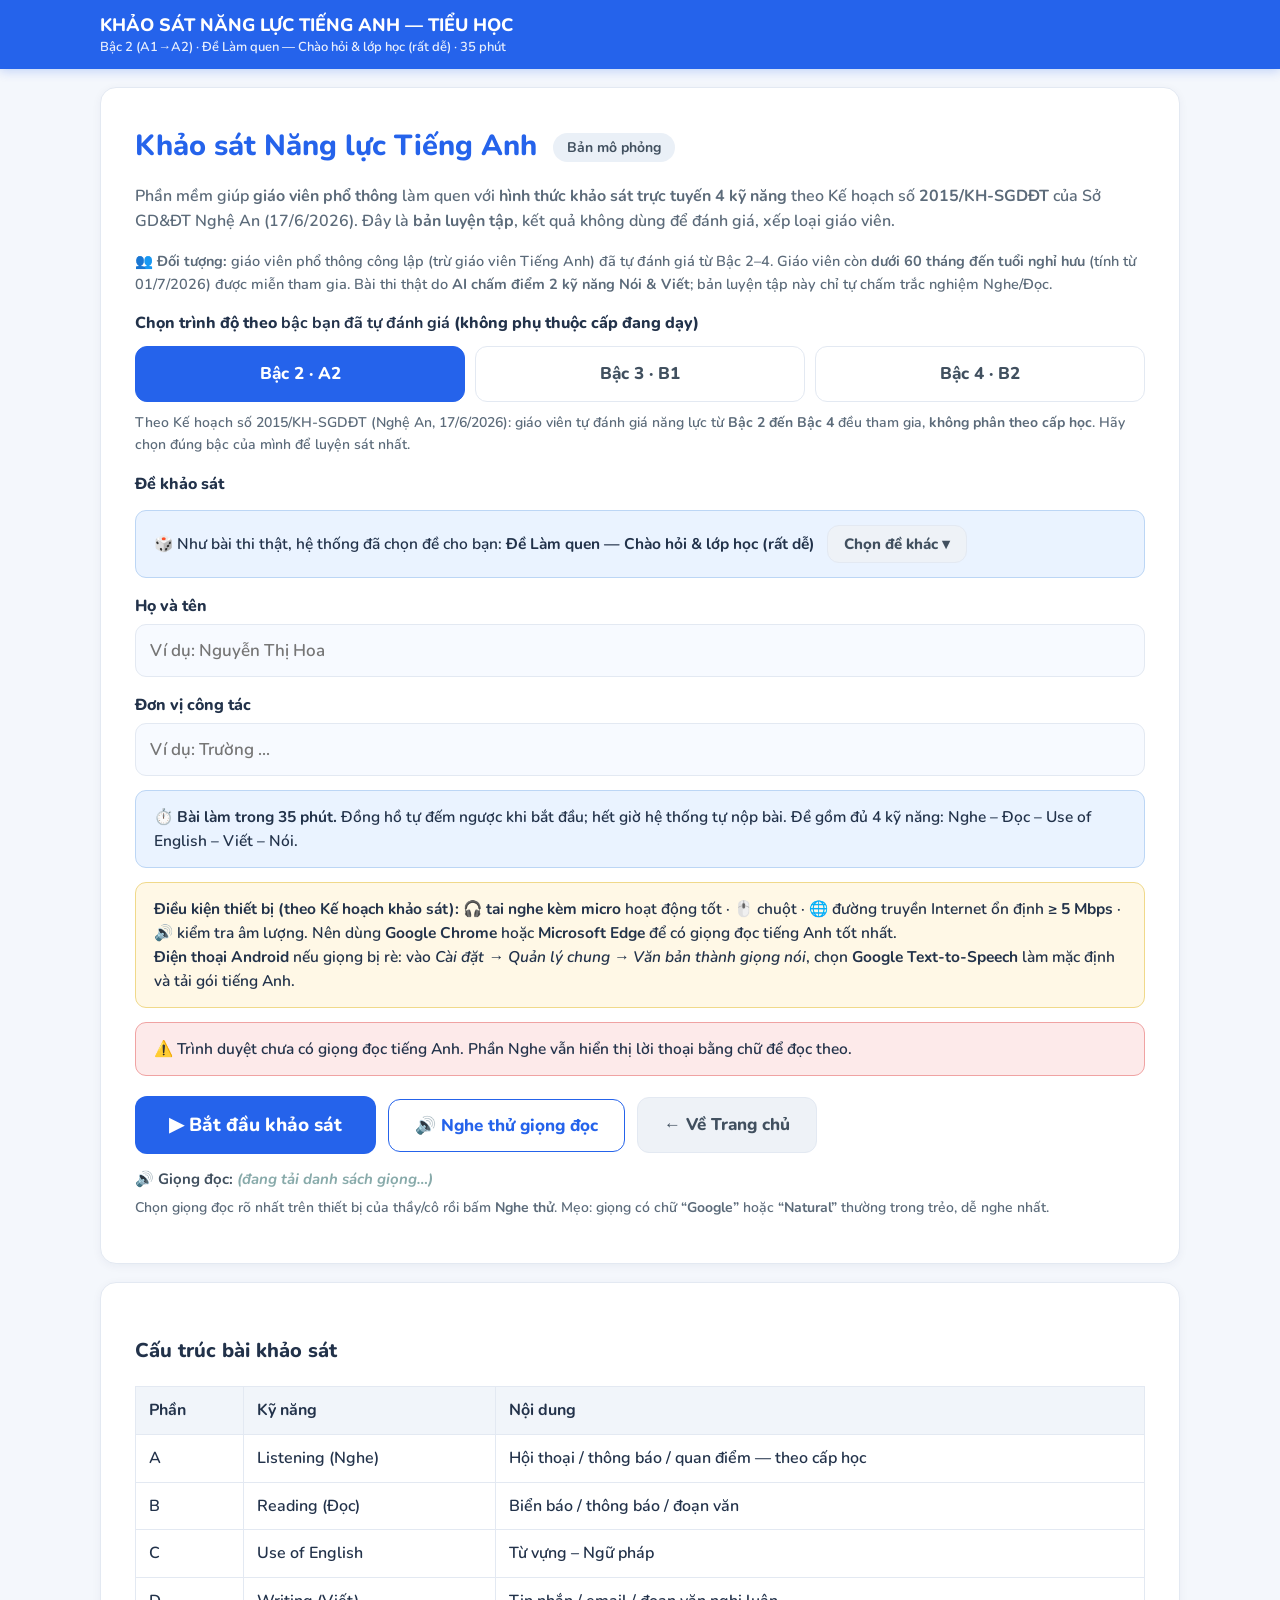
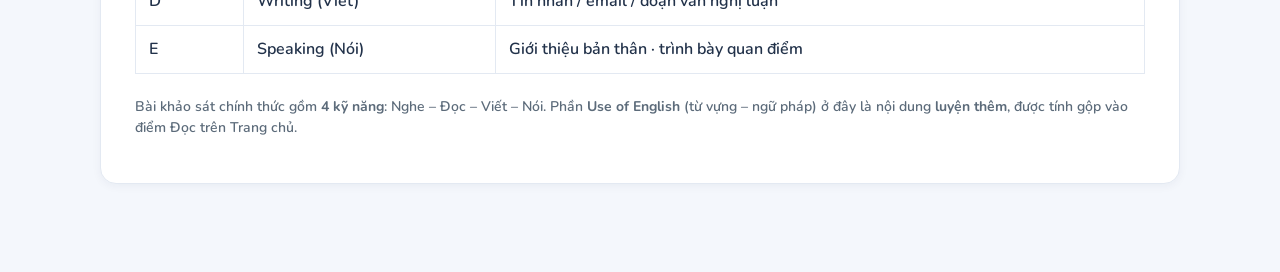
==== commit 2a9aba85: "Trang làm bài: mặc định hệ thống tự giao đề, thêm nút "Chọn đề khác" Giống bài thi thật: hiển thị đề" ====
--- a/khao-sat.html
+++ b/khao-sat.html
@@ -132,8 +132,12 @@
       </div>
       <p class="muted" style="font-size:14px;margin:4px 0 0">Theo Kế hoạch số 2015/KH-SGDĐT (Nghệ An, 17/6/2026): giáo viên tự đánh giá năng lực từ <b>Bậc 2 đến Bậc 4</b> đều tham gia, <b>không phân theo cấp học</b>. Hãy chọn đúng bậc của mình để luyện sát nhất.</p>
 
-      <label class="field">Chọn đề khảo sát</label>
-      <div class="levelpick" id="depick"></div>
+      <label class="field">Đề khảo sát</label>
+      <div class="note" style="background:#eaf3ff;border-color:#bcd6f5;display:flex;align-items:center;gap:12px;flex-wrap:wrap">
+        <span>🎲 Như bài thi thật, hệ thống đã chọn đề cho bạn: <b id="de-name">—</b></span>
+        <button type="button" class="btn ghost" id="de-toggle" style="padding:8px 16px;font-size:15px">Chọn đề khác ▾</button>
+      </div>
+      <div class="levelpick" id="depick" style="display:none"></div>
 
       <label class="field">Họ và tên</label>
       <input type="text" id="in-name" placeholder="Ví dụ: Nguyễn Thị Hoa">
@@ -257,6 +261,13 @@
   $('depick').innerHTML=LEVEL.des.map(function(d){
     return '<a href="?cap='+CAP+'&de='+d.id+'"'+(d.id===DATA.id?' class="cur"':'')+'>'+d.name+'</a>';
   }).join('');
+  // tên đề được giao + nút mở danh sách "Chọn đề khác"
+  if($('de-name')) $('de-name').textContent=DATA.name;
+  if($('de-toggle')) $('de-toggle').addEventListener('click',function(){
+    var dp=$('depick'), open=dp.style.display!=='none';
+    dp.style.display=open?'none':'flex';
+    this.textContent=open?'Chọn đề khác ▾':'Ẩn danh sách đề ▴';
+  });
   if(ONLY){
     var skillName={A:'Nghe',B:'Đọc',C:'Use of English',D:'Viết',E:'Nói'}[ONLY]||'';
     $('brand-sub').textContent='Luyện kỹ năng: '+skillName+' · '+LEVEL.label;
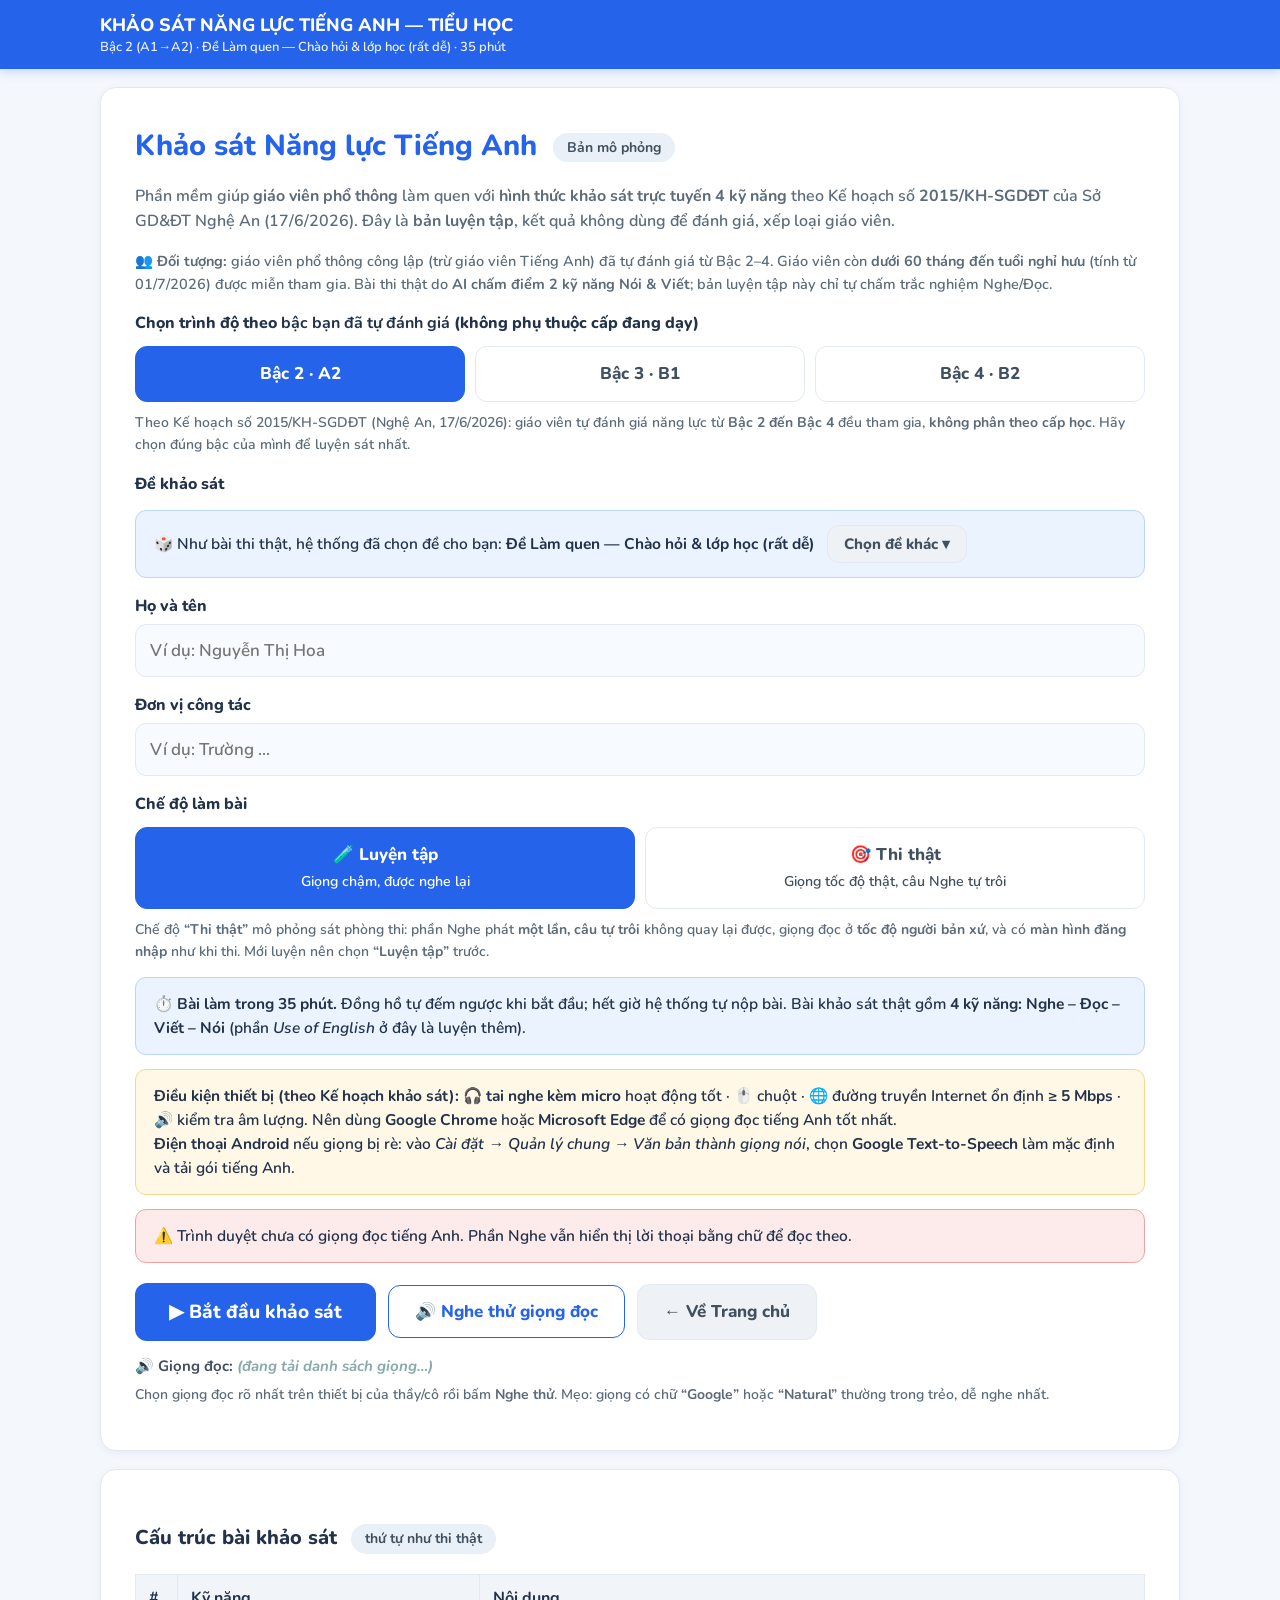
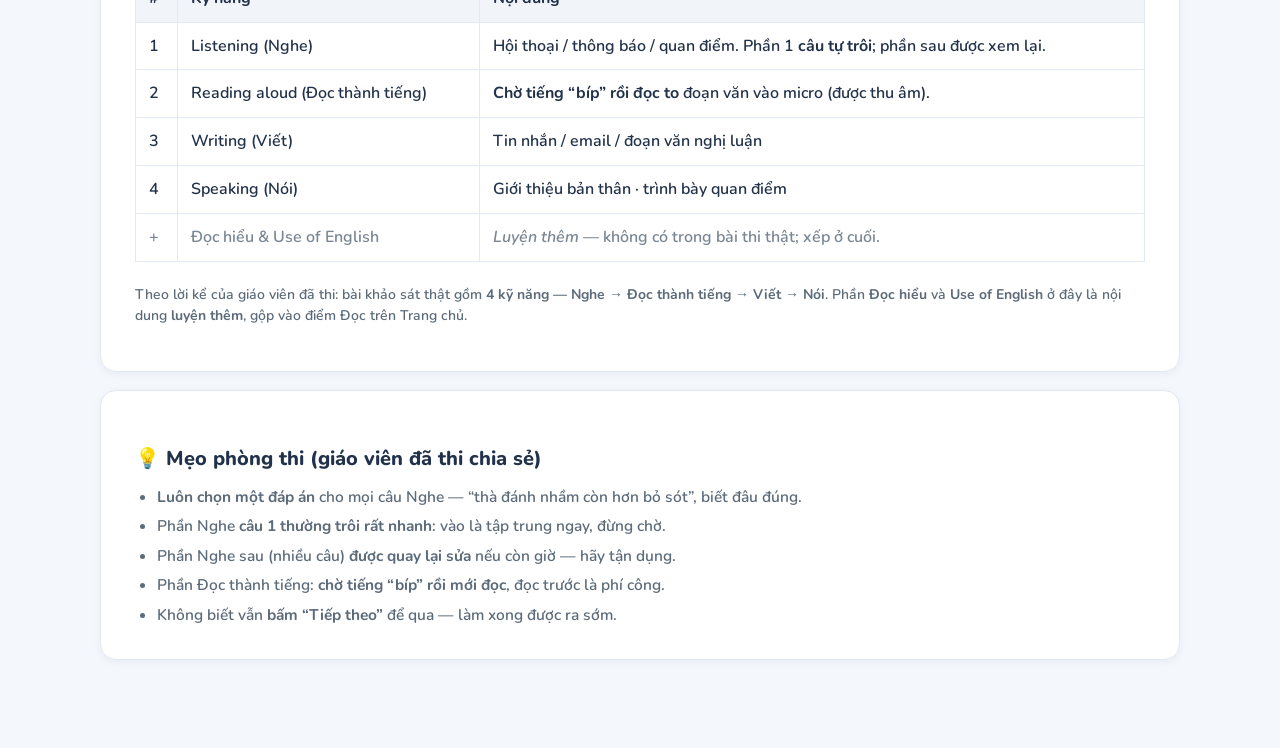
==== commit 50d72126: "Align engine with real exam: read-aloud, exam mode, reorder, login sim - Add read-aloud (Đọc thành t" ====
--- a/khao-sat.html
+++ b/khao-sat.html
@@ -102,6 +102,21 @@
     .passage,.opt,.notice,input,textarea{font-size:16px}
     .opt input{transform:scale(1.4)}
   }
+
+  /* ===== CỬA SỔ XÁC NHẬN (thay confirm mặc định) ===== */
+  .modal-overlay{position:fixed;inset:0;background:rgba(15,28,52,.5);backdrop-filter:blur(4px);-webkit-backdrop-filter:blur(4px);display:grid;place-items:center;z-index:400;padding:20px}
+  .modal-overlay.hide{display:none}
+  .modal{background:#fff;border-radius:22px;max-width:440px;width:100%;padding:32px 30px 24px;box-shadow:0 28px 70px rgba(15,28,52,.34);text-align:center;animation:mpop .22s cubic-bezier(.2,.8,.2,1)}
+  @keyframes mpop{from{opacity:0;transform:translateY(12px) scale(.97)}to{opacity:1;transform:none}}
+  .modal-icon{width:74px;height:74px;border-radius:50%;background:linear-gradient(135deg,var(--blue),var(--blue2));display:grid;place-items:center;margin:0 auto 18px;box-shadow:0 14px 28px rgba(37,99,235,.36)}
+  .modal-icon svg{width:36px;height:36px;color:#fff}
+  .modal-title{font-size:24px;font-weight:800;color:#22324a;margin:0 0 10px}
+  .modal-msg{font-size:18px;color:#41505f;font-weight:600;line-height:1.55;margin:0 0 8px}
+  .modal-msg b{color:var(--blue)}
+  .modal-note{font-size:14.5px;color:#7a8694;font-weight:600;margin:0 0 24px;display:flex;align-items:center;justify-content:center;gap:7px}
+  .modal-note svg{width:16px;height:16px;flex:none}
+  .modal-actions{display:flex;gap:12px}
+  .modal-actions .btn{flex:1;justify-content:center;padding:14px 18px}
 </style>
 </head>
 <body>
@@ -144,9 +159,16 @@
       <label class="field">Đơn vị công tác</label>
       <input type="text" id="in-school" placeholder="Ví dụ: Trường ...">
 
+      <label class="field">Chế độ làm bài</label>
+      <div class="levelpick" id="modepick">
+        <a href="#" data-mode="practice">🧪 Luyện tập<br><small style="font-weight:600">Giọng chậm, được nghe lại</small></a>
+        <a href="#" data-mode="exam">🎯 Thi thật<br><small style="font-weight:600">Giọng tốc độ thật, câu Nghe tự trôi</small></a>
+      </div>
+      <p class="muted" style="font-size:14px;margin:4px 0 0">Chế độ <b>“Thi thật”</b> mô phỏng sát phòng thi: phần Nghe phát <b>một lần, câu tự trôi</b> không quay lại được, giọng đọc ở <b>tốc độ người bản xứ</b>, và có <b>màn hình đăng nhập</b> như khi thi. Mới luyện nên chọn <b>“Luyện tập”</b> trước.</p>
+
       <div class="note" style="background:#eaf3ff;border-color:#bcd6f5">
         ⏱️ <b>Bài làm trong <span id="w-min">35</span> phút.</b>
-        Đồng hồ tự đếm ngược khi bắt đầu; hết giờ hệ thống tự nộp bài. Đề gồm đủ 4 kỹ năng: Nghe – Đọc – Use of English – Viết – Nói.
+        Đồng hồ tự đếm ngược khi bắt đầu; hết giờ hệ thống tự nộp bài. Bài khảo sát thật gồm <b>4 kỹ năng: Nghe – Đọc – Viết – Nói</b> (phần <i>Use of English</i> ở đây là luyện thêm).
       </div>
       <div class="note">
         <b>Điều kiện thiết bị (theo Kế hoạch khảo sát):</b> 🎧 <b>tai nghe kèm micro</b> hoạt động tốt · 🖱️ chuột · 🌐 đường truyền Internet ổn định <b>≥ 5 Mbps</b> · 🔊 kiểm tra âm lượng.
@@ -167,18 +189,54 @@
     </div>
 
     <div class="card">
-      <h3>Cấu trúc bài khảo sát</h3>
+      <h3>Cấu trúc bài khảo sát <span class="pill">thứ tự như thi thật</span></h3>
       <div class="tbl-scroll">
       <table class="sum">
-        <tr><th>Phần</th><th>Kỹ năng</th><th>Nội dung</th></tr>
-        <tr><td>A</td><td>Listening (Nghe)</td><td>Hội thoại / thông báo / quan điểm — theo cấp học</td></tr>
-        <tr><td>B</td><td>Reading (Đọc)</td><td>Biển báo / thông báo / đoạn văn</td></tr>
-        <tr><td>C</td><td>Use of English</td><td>Từ vựng – Ngữ pháp</td></tr>
-        <tr><td>D</td><td>Writing (Viết)</td><td>Tin nhắn / email / đoạn văn nghị luận</td></tr>
-        <tr><td>E</td><td>Speaking (Nói)</td><td>Giới thiệu bản thân · trình bày quan điểm</td></tr>
+        <tr><th>#</th><th>Kỹ năng</th><th>Nội dung</th></tr>
+        <tr><td>1</td><td>Listening (Nghe)</td><td>Hội thoại / thông báo / quan điểm. Phần 1 <b>câu tự trôi</b>; phần sau được xem lại.</td></tr>
+        <tr><td>2</td><td>Reading aloud (Đọc thành tiếng)</td><td><b>Chờ tiếng “bíp” rồi đọc to</b> đoạn văn vào micro (được thu âm).</td></tr>
+        <tr><td>3</td><td>Writing (Viết)</td><td>Tin nhắn / email / đoạn văn nghị luận</td></tr>
+        <tr><td>4</td><td>Speaking (Nói)</td><td>Giới thiệu bản thân · trình bày quan điểm</td></tr>
+        <tr style="color:#7a8694"><td>+</td><td>Đọc hiểu &amp; Use of English</td><td><i>Luyện thêm</i> — không có trong bài thi thật; xếp ở cuối.</td></tr>
       </table>
       </div>
-      <p class="muted" style="font-size:14px;margin-top:10px">Bài khảo sát chính thức gồm <b>4 kỹ năng</b>: Nghe – Đọc – Viết – Nói. Phần <b>Use of English</b> (từ vựng – ngữ pháp) ở đây là nội dung <b>luyện thêm</b>, được tính gộp vào điểm Đọc trên Trang chủ.</p>
+      <p class="muted" style="font-size:14px;margin-top:10px">Theo lời kể của giáo viên đã thi: bài khảo sát thật gồm <b>4 kỹ năng — Nghe → Đọc thành tiếng → Viết → Nói</b>. Phần <b>Đọc hiểu</b> và <b>Use of English</b> ở đây là nội dung <b>luyện thêm</b>, gộp vào điểm Đọc trên Trang chủ.</p>
+    </div>
+
+    <div class="card">
+      <h3>💡 Mẹo phòng thi (giáo viên đã thi chia sẻ)</h3>
+      <ul class="muted" style="font-size:15.5px;line-height:1.9;margin:6px 0 0;padding-left:22px">
+        <li><b>Luôn chọn một đáp án</b> cho mọi câu Nghe — “thà đánh nhầm còn hơn bỏ sót”, biết đâu đúng.</li>
+        <li>Phần Nghe <b>câu 1 thường trôi rất nhanh</b>: vào là tập trung ngay, đừng chờ.</li>
+        <li>Phần Nghe sau (nhiều câu) <b>được quay lại sửa</b> nếu còn giờ — hãy tận dụng.</li>
+        <li>Phần Đọc thành tiếng: <b>chờ tiếng “bíp” rồi mới đọc</b>, đọc trước là phí công.</li>
+        <li>Không biết vẫn <b>bấm “Tiếp theo”</b> để qua — làm xong được ra sớm.</li>
+      </ul>
+    </div>
+  </section>
+
+  <!-- ============ MÀN HÌNH ĐĂNG NHẬP MÔ PHỎNG (chế độ Thi thật) ============ -->
+  <section id="screen-login" class="hide">
+    <div class="card">
+      <h1>Đăng nhập phòng khảo sát</h1>
+      <p class="muted">Đây là <b>mô phỏng màn hình đăng nhập</b> bạn sẽ gặp trong phòng thi. Khi thi thật, máy đã hiện sẵn tên bạn và giám thị thường <b>tích sẵn</b> các mục dưới đây — bạn chỉ việc kiểm tra rồi chờ giờ vào làm bài.</p>
+      <div class="passage" style="border-left-color:#10b981">
+        <div style="font-size:15px;color:#41607f">Số máy</div>
+        <div style="font-size:22px;font-weight:800;color:var(--blue)" id="lg-machine">PC-027</div>
+        <div style="font-size:15px;color:#41607f;margin-top:10px">Họ và tên</div>
+        <div style="font-size:20px;font-weight:800" id="lg-name">—</div>
+      </div>
+      <div class="row" style="gap:18px;margin-top:8px">
+        <div style="flex:1;min-width:150px"><label class="field">Giới tính</label>
+          <select class="vsel" id="lg-sex" style="width:100%;font-size:16px;padding:12px"><option>Nữ</option><option>Nam</option></select></div>
+        <div style="flex:1;min-width:150px"><label class="field">Độ tuổi</label>
+          <select class="vsel" id="lg-age" style="width:100%;font-size:16px;padding:12px"><option>20–30</option><option selected>31–40</option><option>41–50</option><option>51–60</option></select></div>
+      </div>
+      <div class="note" style="margin-top:16px">Kiểm tra thông tin đã đúng chưa, rồi bấm <b>Vào khảo sát</b>. Đồng hồ sẽ bắt đầu đếm ngược ngay sau đó.</div>
+      <div class="row" style="margin-top:14px">
+        <button class="btn big" onclick="App.beginTest()">✔ Vào khảo sát</button>
+        <button class="btn ghost" onclick="App.backToWelcome()">← Quay lại</button>
+      </div>
     </div>
   </section>
 
@@ -241,10 +299,40 @@
 shuffleOptions(DATA);
 if(ONLY){ DATA={ id:DATA.id, name:DATA.name, sections:DATA.sections.filter(function(s){return s.key===ONLY;}) }; }
 
+/* ====== CHẾ ĐỘ THI THẬT + SẮP XẾP THEO THI THẬT + ĐỌC THÀNH TIẾNG ====== */
+var EXAM=false;
+try{ EXAM = !ONLY && localStorage.getItem('erg_exam_mode')==='1'; }catch(_){}
+function stripTags(x){ return String(x||'').replace(/<[^>]+>/g,' ').replace(/\s+/g,' ').trim(); }
+function buildReadAloud(){
+  var texts=[];
+  (DATA.sections||[]).forEach(function(s){
+    if(s.key==='B' && s.parts) s.parts.forEach(function(p){ if(p.passage) texts.push(stripTags(p.passage)); });
+  });
+  if(!texts.length){ (DATA.sections||[]).forEach(function(s){ if(s.type==='listen'&&s.parts) s.parts.forEach(function(p){ if(p.passage) texts.push(stripTags(p.passage)); }); }); }
+  if(!texts.length) texts=['My name is Hoa. I am a teacher. I love my school and my students.'];
+  var tasks=texts.slice(0,2).map(function(t,i){ return {id:'ra'+(i+1), title:'Đoạn '+(i+1)+' — Đọc to vào micro', text:t, secs:50}; });
+  return { key:'RA', name:'Đọc thành tiếng', skill:'READING ALOUD (ĐỌC THÀNH TIẾNG)', type:'readaloud',
+    intro:'Khi nghe <b>tiếng “bíp”</b> hãy đọc to đoạn văn vào micro (được thu âm). Giống bài thi thật: <b>chờ bíp rồi mới đọc</b>.', tasks:tasks };
+}
+/* Thứ tự thi thật: Nghe → Đọc thành tiếng → Viết → Nói → (luyện thêm) Đọc hiểu, Use of English */
+if(!ONLY){
+  var byKey={}; DATA.sections.forEach(function(s){ byKey[s.key]=s; });
+  var ordered=[];
+  if(byKey.A) ordered.push(byKey.A);
+  ordered.push(buildReadAloud());
+  if(byKey.D) ordered.push(byKey.D);
+  if(byKey.E) ordered.push(byKey.E);
+  if(byKey.B){ byKey.B.extra=true; ordered.push(byKey.B); }
+  if(byKey.C){ byKey.C.extra=true; ordered.push(byKey.C); }
+  DATA={ id:DATA.id, name:DATA.name, sections:ordered };
+}
+
 /* ====================== TRẠNG THÁI ====================== */
 const App = (()=>{
   let cur=0, answers={}, writing={}, flags={}, totalMcq=0, startTime=null;
   let endTime=null, timerInt=null;
+  let liSection=-1, liPart=0, liQ=0, liPlayed={}, liFin=false, liTimer=null;
+  const QSEC=15;
   const TEST_MINUTES=LEVEL.minutes;
   const $=id=>document.getElementById(id);
   const host=()=>$('section-host');
@@ -268,6 +356,17 @@
     dp.style.display=open?'none':'flex';
     this.textContent=open?'Chọn đề khác ▾':'Ẩn danh sách đề ▴';
   });
+  // công tắc Chế độ Luyện tập / Thi thật
+  (function initMode(){
+    var mp=document.getElementById('modepick'); if(!mp) return;
+    function paint(){ mp.querySelectorAll('a').forEach(function(a){ a.classList.toggle('cur',(a.getAttribute('data-mode')==='exam')===EXAM); }); }
+    mp.querySelectorAll('a').forEach(function(a){ a.addEventListener('click',function(e){ e.preventDefault();
+      EXAM=(a.getAttribute('data-mode')==='exam');
+      try{ localStorage.setItem('erg_exam_mode',EXAM?'1':'0'); }catch(_){}
+      paint();
+    }); });
+    paint();
+  })();
   if(ONLY){
     var skillName={A:'Nghe',B:'Đọc',C:'Use of English',D:'Viết',E:'Nói'}[ONLY]||'';
     $('brand-sub').textContent='Luyện kỹ năng: '+skillName+' · '+LEVEL.label;
@@ -316,12 +415,26 @@
     speak('Hello. This is the selected English voice. Can you hear it clearly?');
   }
 
+  function beep(){
+    try{
+      var Ctx=window.AudioContext||window.webkitAudioContext; if(!Ctx) return new Promise(function(r){setTimeout(r,250);});
+      var ctx=new Ctx(), o=ctx.createOscillator(), g=ctx.createGain();
+      o.connect(g); g.connect(ctx.destination); o.type='sine'; o.frequency.value=880;
+      g.gain.setValueAtTime(0.0001,ctx.currentTime);
+      g.gain.exponentialRampToValueAtTime(0.35,ctx.currentTime+0.02);
+      g.gain.exponentialRampToValueAtTime(0.0001,ctx.currentTime+0.34);
+      o.start(); o.stop(ctx.currentTime+0.35);
+      o.onended=function(){ try{ctx.close();}catch(_){} };
+    }catch(e){}
+    return new Promise(function(r){ setTimeout(r,400); });
+  }
+
   let speaking=false;
   function speak(text,btn){
     if(!('speechSynthesis' in window)){ alert('Trình duyệt không hỗ trợ giọng đọc. Hãy đọc lời thoại bằng chữ bên dưới.'); return; }
     speechSynthesis.cancel();
     const u=new SpeechSynthesisUtterance(text);
-    u.lang=(enVoice&&enVoice.lang)||'en-US'; u.rate=0.85; u.pitch=1.0; u.volume=1.0; if(enVoice)u.voice=enVoice;
+    u.lang=(enVoice&&enVoice.lang)||'en-US'; u.rate=(EXAM?1.0:0.85); u.pitch=1.0; u.volume=1.0; if(enVoice)u.voice=enVoice;
     if(btn){ const old=btn.innerHTML; btn.innerHTML='⏹ Dừng'; speaking=true;
       u.onend=()=>{btn.innerHTML=old;speaking=false;}; u.onerror=()=>{btn.innerHTML=old;speaking=false;}; }
     speechSynthesis.speak(u);
@@ -334,9 +447,20 @@
     var prev={}; try{ prev=JSON.parse(localStorage.getItem('erg_user')||'{}'); }catch(_){}
     prev.name=name; prev.school=$('in-school').value.trim(); localStorage.setItem('erg_user',JSON.stringify(prev));
     sessionStorage.setItem('ksnl_user',JSON.stringify({name, school:prev.school}));
+    if(EXAM){   // mô phỏng màn hình đăng nhập trước khi vào thi thật
+      if($('lg-name')) $('lg-name').textContent=name;
+      $('screen-welcome').classList.add('hide');
+      if($('screen-login')) $('screen-login').classList.remove('hide');
+      window.scrollTo(0,0); return;
+    }
+    beginTest();
+  }
+  function backToWelcome(){ if($('screen-login'))$('screen-login').classList.add('hide'); $('screen-welcome').classList.remove('hide'); window.scrollTo(0,0); }
+  function beginTest(){
+    $('screen-welcome').classList.add('hide');
+    if($('screen-login')) $('screen-login').classList.add('hide');
+    $('screen-test').classList.remove('hide');
     startTime=Date.now();
-    $('screen-welcome').classList.add('hide');
-    $('screen-test').classList.remove('hide');
     endTime=Date.now()+TEST_MINUTES*60000; $('timer').classList.remove('hide'); tick(); timerInt=setInterval(tick,1000);
     cur=0; renderSteps(); renderSection();
     window.scrollTo(0,0);
@@ -360,24 +484,34 @@
   function renderSteps(){
     $('steps').innerHTML=DATA.sections.map((s,i)=>{
       let c='st'; if(i===cur)c+=' active'; else if(i<cur)c+=' done';
-      return `<div class="${c}">${s.key}. ${s.name}</div>`;
+      return `<div class="${c}">${i+1}. ${s.name}</div>`;
     }).join('');
   }
 
   function renderSection(){
     const s=DATA.sections[cur];
-    let h=`<div class="card"><h2>Phần ${s.key}. ${s.skill}</h2>`;
+    let h=`<div class="card"><h2>Phần ${cur+1}. ${s.skill}${s.extra?' <span class="pill">luyện thêm</span>':''}</h2>`;
+    if(s.extra) h+=`<p class="note" style="background:#f1f5fa;border-color:#d6deea;font-size:14.5px">ℹ️ Phần này <b>không có trong bài thi thật</b> — chỉ để luyện thêm từ vựng/đọc hiểu.</p>`;
     if(s.intro) h+=`<p class="muted">${s.intro}</p>`;
     h+='</div>';
     if(s.type==='write'){ h+=renderWrite(s); }
     else if(s.type==='speak'){ h+=renderSpeak(s); }
+    else if(s.type==='readaloud'){ h+=renderReadAloud(s); }
+    else if(EXAM && s.type==='listen'){
+      if(liSection!==cur){ liSection=cur; liPart=0; liQ=0; liPlayed={}; liFin=false; }
+      h+=renderListenExam(s);
+    }
     else { h+=s.parts.map((p,pi)=>renderPart(s,p,pi)).join(''); }
     host().innerHTML=h;
     refreshVoiceSelectors();
+    var hideNav=(EXAM && s.type==='listen' && !liFin);
     $('btn-prev').style.visibility = cur===0?'hidden':'visible';
+    $('btn-prev').style.display = hideNav?'none':'';
+    $('btn-next').style.display = hideNav?'none':'';
     $('btn-next').textContent = cur===DATA.sections.length-1 ? '✔ Nộp bài & xem kết quả' : 'Phần tiếp theo →';
     renderSteps();
     if(s.type==='write') s.tasks.forEach(t=>{ const ta=$('ta-'+t.id); if(ta){ta.value=writing[t.id]||''; updateWC(t.id,t.min); ta.oninput=()=>{writing[t.id]=ta.value;updateWC(t.id,t.min);};} });
+    if(EXAM && s.type==='listen') liAfterRender(s);
     window.scrollTo(0,0);
   }
 
@@ -394,20 +528,94 @@
         </div>`;
     }
     if(p.passage) h+=`<div class="passage">${p.passage}</div>`;
-    p.questions.forEach(qq=>{
-      h+='<div class="q">';
-      if(qq.context) h+=`<div class="notice">${qq.context}</div>`;
-      h+=`<div class="qt">${qq.q} <span class="flag" id="flag-${qq.id}" onclick="App.toggleFlag(${qq.id})" title="Đánh dấu xem lại">⚑</span></div>`;
-      qq.options.forEach((o,i)=>{
-        const L='ABCD'[i]; const sel=answers[qq.id]===i?' sel':'';
-        h+=`<label class="opt${sel}" id="opt-${qq.id}-${i}">
-          <input type="radio" name="q${qq.id}" ${answers[qq.id]===i?'checked':''} onclick="App.pick(${qq.id},${i})">
-          <b>${L}.</b> ${o}</label>`;
-      });
-      h+='</div>';
-    });
+    p.questions.forEach(qq=>{ h+=qHTML(qq); });
     h+='</div>';
     return h;
+  }
+
+  function qHTML(qq){
+    var h='<div class="q">';
+    if(qq.context) h+='<div class="notice">'+qq.context+'</div>';
+    h+='<div class="qt">'+qq.q+' <span class="flag'+(flags[qq.id]?' on':'')+'" id="flag-'+qq.id+'" onclick="App.toggleFlag('+qq.id+')" title="Đánh dấu xem lại">⚑</span></div>';
+    qq.options.forEach(function(o,i){
+      var L='ABCD'[i]; var sel=answers[qq.id]===i?' sel':'';
+      h+='<label class="opt'+sel+'" id="opt-'+qq.id+'-'+i+'"><input type="radio" name="q'+qq.id+'" '+(answers[qq.id]===i?'checked':'')+' onclick="App.pick('+qq.id+','+i+')"><b>'+L+'.</b> '+o+'</label>';
+    });
+    h+='</div>'; return h;
+  }
+
+  /* ====== ĐỌC THÀNH TIẾNG (read aloud + bíp + thu âm) ====== */
+  function renderReadAloud(s){
+    return s.tasks.map(function(t){
+      return '<div class="card"><h3>'+t.title+'</h3>'+
+        '<p class="muted">Bấm <b>▶ Bắt đầu</b>, chờ <b>tiếng “bíp”</b> rồi đọc to đoạn dưới đây vào micro. Đọc rõ ràng, không cần vội.</p>'+
+        '<div class="passage" style="font-size:19px;line-height:1.85">'+t.text+'</div>'+
+        '<div class="row"><button class="btn" id="ra-start-'+t.id+'" onclick="App.raStart(\''+t.id+'\','+t.secs+')">▶ Bắt đầu (chờ bíp)</button>'+
+        '<span id="ra-state-'+t.id+'" class="pill">Sẵn sàng</span></div>'+
+        '<div id="ra-audio-'+t.id+'"></div></div>';
+    }).join('');
+  }
+  async function raStart(id,secs){
+    const st=$('ra-state-'+id), btn=$('ra-start-'+id); if(!st||!btn) return; btn.disabled=true;
+    let t=3; st.innerHTML='⏳ Chuẩn bị: '+t+'s';
+    await new Promise(function(res){ spTimer=setInterval(function(){ t--; st.innerHTML='⏳ Chuẩn bị: '+t+'s'; if(t<=0){clearInterval(spTimer);res();} },1000); });
+    st.innerHTML='🔔 Bíp! Đọc to ngay…'; await beep();
+    let rec=false, stream=null;
+    try{
+      stream=await navigator.mediaDevices.getUserMedia({audio:true});
+      mediaRec=new MediaRecorder(stream); chunks=[];
+      mediaRec.ondataavailable=function(e){ chunks.push(e.data); };
+      mediaRec.onstop=function(){ const blob=new Blob(chunks,{type:'audio/webm'}); const url=URL.createObjectURL(blob);
+        $('ra-audio-'+id).innerHTML='<div class="muted" style="margin-top:10px">▶ Nghe lại phần đọc của bạn:</div><audio controls src="'+url+'"></audio>';
+        stream.getTracks().forEach(function(x){x.stop();}); };
+      mediaRec.start(); rec=true;
+    }catch(e){}
+    let s=secs;
+    st.innerHTML=(rec?'<span class="rec-dot"></span> Đang thu âm: ':'🗣 Đang đọc (không thu được micro): ')+s+'s';
+    spTimer=setInterval(function(){ s--; st.innerHTML=(rec?'<span class="rec-dot"></span> Đang thu âm: ':'🗣 Đang đọc: ')+s+'s';
+      if(s<=0){ clearInterval(spTimer); if(rec&&mediaRec&&mediaRec.state!=='inactive')mediaRec.stop(); st.innerHTML='✔ Hoàn thành'; btn.disabled=false; btn.textContent='▶ Làm lại'; btn.onclick=function(){raStart(id,secs);}; } },1000);
+    btn.disabled=false; btn.textContent='⏹ Dừng sớm';
+    btn.onclick=function(){ clearInterval(spTimer); if(rec&&mediaRec&&mediaRec.state!=='inactive')mediaRec.stop(); st.innerHTML='✔ Hoàn thành'; btn.textContent='▶ Làm lại'; btn.onclick=function(){raStart(id,secs);}; };
+  }
+
+  /* ====== NGHE — CHẾ ĐỘ THI THẬT (câu tự trôi / phần sau cho sửa) ====== */
+  function renderListenExam(s){
+    var parts=s.parts, p=parts[liPart], h='<div class="card">';
+    h+='<h3>'+p.title+(parts.length>1?' · Phần nghe '+(liPart+1)+'/'+parts.length:'')+'</h3>';
+    h+='<div class="note" style="background:#fdeaea;border-color:#f0a3a3">🎧 Audio chỉ phát <b>một lần</b>, không nghe lại được.'+(liPart===0?' Mỗi câu <b>tự trôi</b> sau '+QSEC+' giây, không quay lại được.':' Phần này bạn <b>được xem lại và sửa</b> nếu còn giờ.')+'</div>';
+    if(liPart===0){
+      var q=p.questions[liQ];
+      h+='<div class="muted" style="font-weight:800;margin-bottom:6px">Câu '+(liQ+1)+'/'+p.questions.length+' · ⏳ còn <b id="li-count">'+QSEC+'</b>s</div>';
+      h+=qHTML(q);
+      h+='<div class="navbar"><span></span><button class="btn" onclick="App.liNext()">Câu tiếp →</button></div>';
+    } else {
+      p.questions.forEach(function(q){ h+=qHTML(q); });
+      h+='<div class="navbar"><span></span><button class="btn" onclick="App.liNextPart()">'+(liPart<parts.length-1?'Phần nghe tiếp →':'Xong phần Nghe ✔')+'</button></div>';
+    }
+    h+='</div>';
+    return h;
+  }
+  function liAfterRender(s){
+    if(!liPlayed[liPart]){ liPlayed[liPart]=true; var p=s.parts[liPart]; if(p.audio) speak(p.audio); }
+    if(liPart===0) startLiCountdown();
+  }
+  function startLiCountdown(){
+    if(liTimer) clearInterval(liTimer);
+    var left=QSEC; var el=$('li-count'); if(el) el.textContent=left;
+    liTimer=setInterval(function(){ left--; var e=$('li-count'); if(e)e.textContent=left; if(left<=0){ clearInterval(liTimer); liNext(); } },1000);
+  }
+  function liNext(){
+    if(liTimer) clearInterval(liTimer);
+    var s=DATA.sections[cur], p0=s.parts[0];
+    if(liQ < p0.questions.length-1){ liQ++; renderSection(); }
+    else { if('speechSynthesis' in window) speechSynthesis.cancel(); liPart=1; if(liPart>=s.parts.length){ liFin=true; nextSection(); } else renderSection(); }
+  }
+  function liNextPart(){
+    if(liTimer) clearInterval(liTimer);
+    if('speechSynthesis' in window) speechSynthesis.cancel();
+    var s=DATA.sections[cur];
+    if(liPart < s.parts.length-1){ liPart++; renderSection(); }
+    else { liFin=true; nextSection(); }
   }
 
   function renderWrite(s){
@@ -465,9 +673,22 @@
     btn.onclick=()=>{ clearInterval(spTimer); if(rec&&mediaRec&&mediaRec.state!=='inactive')mediaRec.stop(); stateEl.innerHTML='✔ Hoàn thành'; btn.textContent='▶ Làm lại'; btn.onclick=()=>spStart(id,prep,speakT); };
   }
 
+  function askSubmit(onYes){
+    var ov=document.getElementById('confirm-modal');
+    var ok=document.getElementById('confirm-ok'), cancel=document.getElementById('confirm-cancel');
+    if(!ov||!ok||!cancel){ if(confirm('Nộp bài và xem kết quả?')) onYes(); return; }
+    ov.classList.remove('hide');
+    function close(){ ov.classList.add('hide'); ok.onclick=null; cancel.onclick=null; ov.onclick=null; document.removeEventListener('keydown',onKey); }
+    function onKey(e){ if(e.key==='Escape') close(); else if(e.key==='Enter'){ close(); onYes(); } }
+    ok.onclick=function(){ close(); onYes(); };
+    cancel.onclick=close;
+    ov.onclick=function(e){ if(e.target===ov) close(); };
+    document.addEventListener('keydown',onKey);
+    ok.focus();
+  }
   function nextSection(){
     if(speaking)speechSynthesis.cancel();
-    if(cur===DATA.sections.length-1){ if(confirm('Bạn chắc chắn muốn NỘP BÀI và xem kết quả?')) finish(); return; }
+    if(cur===DATA.sections.length-1){ askSubmit(finish); return; }
     cur++; renderSection();
   }
   function prevSection(){ if(speaking)speechSynthesis.cancel(); if(cur>0){cur--;renderSection();} }
@@ -562,8 +783,24 @@
 
   if(ONLY) startPractice();
 
-  return { start, testAudio, nextSection, prevSection, pick, toggleFlag, play, showScript, spStart, finish, setVoice };
+  return { start, beginTest, backToWelcome, testAudio, nextSection, prevSection, pick, toggleFlag, play, showScript, spStart, raStart, liNext, liNextPart, finish, setVoice };
 })();
 </script>
+
+<!-- ===== CỬA SỔ XÁC NHẬN NỘP BÀI ===== -->
+<div class="modal-overlay hide" id="confirm-modal">
+  <div class="modal" role="dialog" aria-modal="true" aria-labelledby="confirm-title">
+    <div class="modal-icon">
+      <svg viewBox="0 0 24 24" fill="none" stroke="currentColor" stroke-width="2" stroke-linecap="round" stroke-linejoin="round"><path d="M22 2 11 13"/><path d="M22 2l-7 20-4-9-9-4 20-7z"/></svg>
+    </div>
+    <h3 class="modal-title" id="confirm-title">Nộp bài khảo sát?</h3>
+    <p class="modal-msg">Hệ thống xin hỏi thầy/cô có muốn <b>NỘP BÀI</b> và xem kết quả?</p>
+    <p class="modal-note"><svg viewBox="0 0 24 24" fill="none" stroke="currentColor" stroke-width="2" stroke-linecap="round" stroke-linejoin="round"><circle cx="12" cy="12" r="9"/><path d="M12 16v-5M12 8h.01"/></svg> Sau khi nộp, bạn sẽ không chỉnh sửa được câu trả lời nữa.</p>
+    <div class="modal-actions">
+      <button class="btn ghost" id="confirm-cancel" type="button">← Tiếp tục làm bài</button>
+      <button class="btn" id="confirm-ok" type="button">Nộp bài &amp; xem kết quả</button>
+    </div>
+  </div>
+</div>
 </body>
 </html>
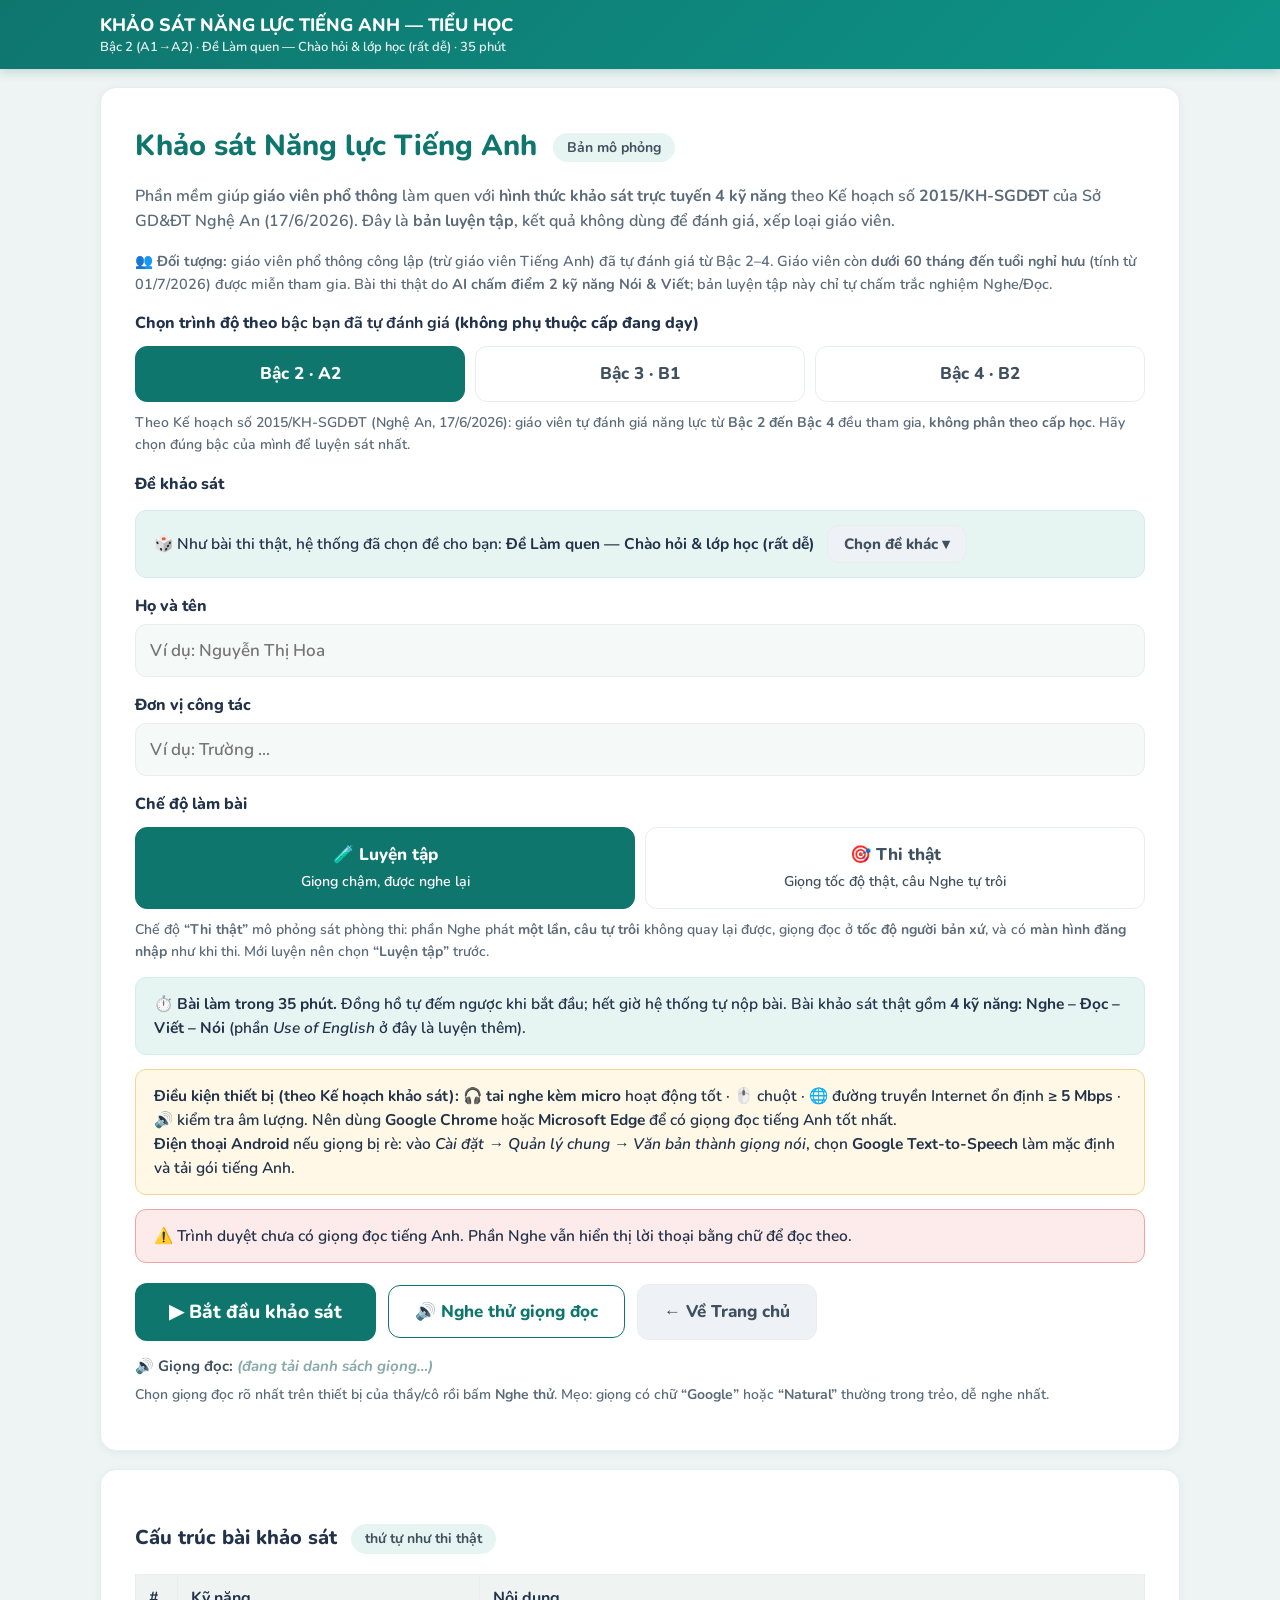
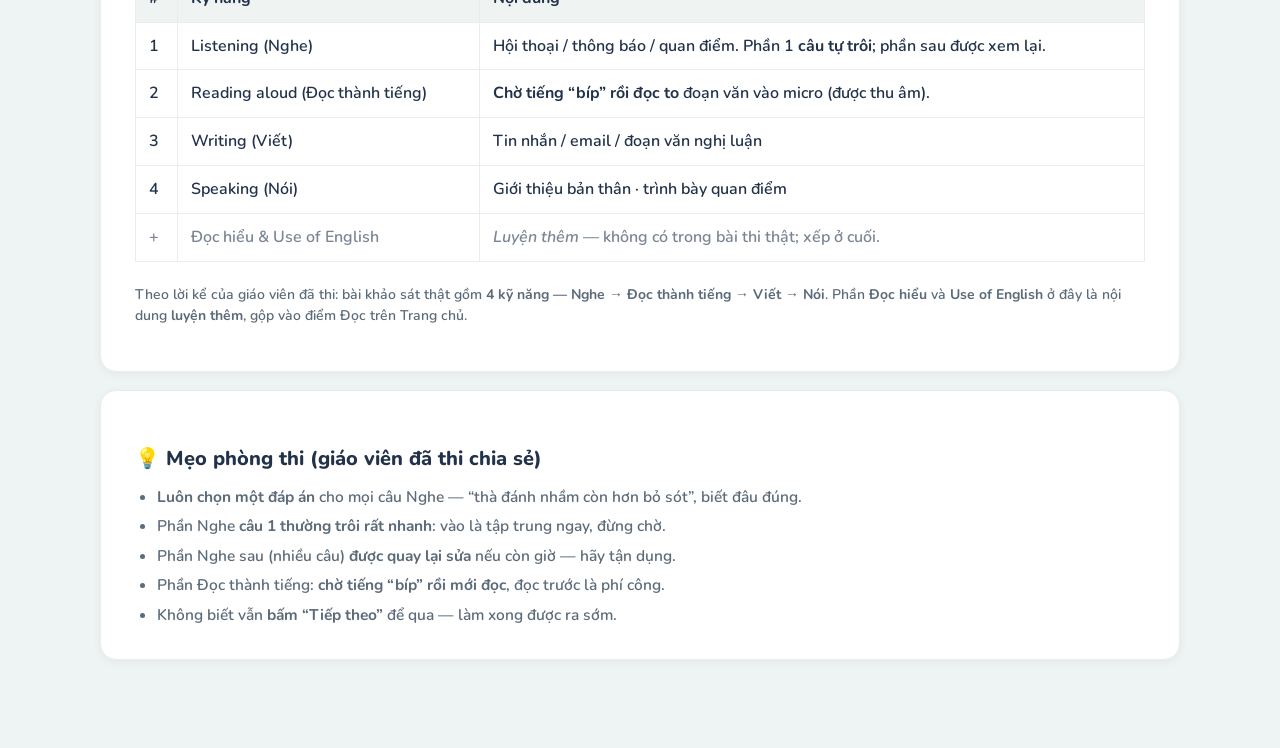
==== commit 7531be4e: "Apply teal theme to survey engine (match dashboard) Remap engine palette from blue to teal: --blue/-" ====
--- a/khao-sat.html
+++ b/khao-sat.html
@@ -21,12 +21,12 @@
 <link rel="preconnect" href="https://fonts.gstatic.com" crossorigin>
 <link href="https://fonts.googleapis.com/css2?family=Nunito:wght@400;600;700;800&display=swap&subset=vietnamese,latin" rel="stylesheet">
 <style>
-  :root{ --blue:#2563eb; --blue2:#1d4ed8; --bg:#f4f7fc; --ok:#10b981; --bad:#ef4444; --line:#e3e9f2; --maxw:1120px; }
+  :root{ --blue:#0f766e; --blue2:#0d9488; --bg:#eef3f3; --ok:#10b981; --bad:#ef4444; --line:#e7eeed; --maxw:1120px; }
   *{box-sizing:border-box}
   html{-webkit-text-size-adjust:100%}
   body{margin:0;font-family:"Nunito","Segoe UI",Arial,sans-serif;background:var(--bg);color:#22324a;font-size:17px;line-height:1.55;font-weight:600;-webkit-font-smoothing:antialiased}
   .wrap{max-width:var(--maxw);margin:0 auto;padding:0 20px 70px}
-  header.top{background:var(--blue);color:#fff;padding:14px 0;position:sticky;top:0;z-index:50;box-shadow:0 2px 10px rgba(37,99,235,.25)}
+  header.top{background:linear-gradient(135deg,var(--blue),var(--blue2));color:#fff;padding:14px 0;position:sticky;top:0;z-index:50;box-shadow:0 2px 10px rgba(15,118,110,.25)}
   header.top .wrap{display:flex;align-items:center;justify-content:space-between;gap:12px;flex-wrap:wrap;padding-bottom:0}
   .brand{font-weight:800;font-size:18px;line-height:1.25}
   .brand small{display:block;font-weight:600;opacity:.9;font-size:13px;margin-top:2px}
@@ -45,7 +45,7 @@
   .muted{color:#5c6b7a;font-size:16px}
   .note{background:#fff8e6;border:1px solid #f0d98a;border-radius:11px;padding:14px 18px;font-size:15.5px;margin:14px 0}
   label.field{display:block;margin:16px 0 5px;font-weight:800;font-size:16px}
-  input[type=text]{width:100%;padding:14px;border:1px solid var(--line);border-radius:11px;font-size:17px;background:#f7faff;font-family:inherit;font-weight:600}
+  input[type=text]{width:100%;padding:14px;border:1px solid var(--line);border-radius:11px;font-size:17px;background:#f5faf9;font-family:inherit;font-weight:600}
   .btn{display:inline-flex;align-items:center;gap:9px;background:var(--blue);color:#fff;border:0;padding:14px 26px;border-radius:12px;font-size:17px;font-weight:800;cursor:pointer;transition:.15s;font-family:inherit}
   .btn:hover{background:var(--blue2)}
   .btn.sec{background:#fff;color:var(--blue);border:1px solid var(--blue)}
@@ -53,17 +53,17 @@
   .btn:disabled{opacity:.5;cursor:not-allowed}
   .btn.big{font-size:19px;padding:16px 34px}
   .row{display:flex;gap:12px;flex-wrap:wrap;align-items:center}
-  .passage{background:#f7f9fc;border:1px solid var(--line);border-left:5px solid var(--blue);border-radius:11px;padding:18px 20px;margin:12px 0;font-size:18px;line-height:1.7;font-weight:600}
+  .passage{background:#f6faf9;border:1px solid var(--line);border-left:5px solid var(--blue);border-radius:11px;padding:18px 20px;margin:12px 0;font-size:18px;line-height:1.7;font-weight:600}
   .notice{background:#fffdf5;border:1px dashed #c9a94a;border-radius:11px;padding:13px 18px;font-weight:800;margin:8px 0;font-size:19px;letter-spacing:.5px}
   .q{margin:20px 0;padding-top:8px}
   .q .qt{font-weight:700;margin-bottom:10px;font-size:17.5px}
   .opt{display:block;border:1px solid var(--line);border-radius:11px;padding:13px 16px;margin:8px 0;cursor:pointer;font-size:17px;transition:.12s}
-  .opt:hover{border-color:var(--blue2);background:#f3f8ff}
+  .opt:hover{border-color:var(--blue2);background:#effaf7}
   .opt input{margin-right:11px;transform:scale(1.25)}
-  .opt.sel{border-color:var(--blue);background:#eaf3ff}
+  .opt.sel{border-color:var(--blue);background:#e7f5f2}
   .opt.correct{border-color:var(--ok);background:#e7f7ee}
   .opt.wrong{border-color:var(--bad);background:#fdeaea}
-  .audio-box{background:#eef5ff;border:1px solid #c5dbf5;border-radius:14px;padding:18px;margin:12px 0;text-align:center}
+  .audio-box{background:#e7f5f2;border:1px solid #d4ede8;border-radius:14px;padding:18px;margin:12px 0;text-align:center}
   .audio-box .lbl{font-size:15px;color:#41607f;margin-bottom:10px}
   .vsel{font-family:inherit;font-weight:700;font-size:14px;padding:8px 11px;border:1px solid var(--line);border-radius:9px;background:#fff;color:#22324a;max-width:100%;cursor:pointer}
   .vsel:focus{outline:none;border-color:var(--blue)}
@@ -71,15 +71,15 @@
   .wc{font-size:15px;color:#5c6b7a;margin-top:6px}
   .wc.ok{color:var(--ok);font-weight:800}
   .navbar{display:flex;justify-content:space-between;gap:12px;margin-top:22px}
-  .pill{display:inline-block;background:#eaf0f7;border-radius:20px;padding:4px 14px;font-size:14px;color:#41505f;margin-left:8px;vertical-align:middle;font-weight:700}
+  .pill{display:inline-block;background:#e7f5f2;border-radius:20px;padding:4px 14px;font-size:14px;color:#41505f;margin-left:8px;vertical-align:middle;font-weight:700}
   .result-score{font-size:58px;font-weight:800;color:var(--blue);text-align:center;line-height:1.1}
   .result-band{text-align:center;font-size:24px;font-weight:800;margin:8px 0}
-  .bar{height:18px;background:#e6ecf3;border-radius:9px;overflow:hidden;margin:10px 0}
+  .bar{height:18px;background:#e7eeed;border-radius:9px;overflow:hidden;margin:10px 0}
   .bar>span{display:block;height:100%;background:var(--blue)}
   .tbl-scroll{overflow-x:auto}
   table.sum{width:100%;border-collapse:collapse;margin:12px 0;font-size:16px;min-width:520px}
   table.sum td,table.sum th{border:1px solid var(--line);padding:11px 13px;text-align:left}
-  table.sum th{background:#f1f5fa}
+  table.sum th{background:#eff4f3}
   .rec-dot{width:13px;height:13px;border-radius:50%;background:var(--bad);display:inline-block;animation:blink 1s infinite}
   .hide{display:none}
   .center{text-align:center}
@@ -108,7 +108,7 @@
   .modal-overlay.hide{display:none}
   .modal{background:#fff;border-radius:22px;max-width:440px;width:100%;padding:32px 30px 24px;box-shadow:0 28px 70px rgba(15,28,52,.34);text-align:center;animation:mpop .22s cubic-bezier(.2,.8,.2,1)}
   @keyframes mpop{from{opacity:0;transform:translateY(12px) scale(.97)}to{opacity:1;transform:none}}
-  .modal-icon{width:74px;height:74px;border-radius:50%;background:linear-gradient(135deg,var(--blue),var(--blue2));display:grid;place-items:center;margin:0 auto 18px;box-shadow:0 14px 28px rgba(37,99,235,.36)}
+  .modal-icon{width:74px;height:74px;border-radius:50%;background:linear-gradient(135deg,var(--blue),var(--blue2));display:grid;place-items:center;margin:0 auto 18px;box-shadow:0 14px 28px rgba(15,118,110,.36)}
   .modal-icon svg{width:36px;height:36px;color:#fff}
   .modal-title{font-size:24px;font-weight:800;color:#22324a;margin:0 0 10px}
   .modal-msg{font-size:18px;color:#41505f;font-weight:600;line-height:1.55;margin:0 0 8px}
@@ -148,7 +148,7 @@
       <p class="muted" style="font-size:14px;margin:4px 0 0">Theo Kế hoạch số 2015/KH-SGDĐT (Nghệ An, 17/6/2026): giáo viên tự đánh giá năng lực từ <b>Bậc 2 đến Bậc 4</b> đều tham gia, <b>không phân theo cấp học</b>. Hãy chọn đúng bậc của mình để luyện sát nhất.</p>
 
       <label class="field">Đề khảo sát</label>
-      <div class="note" style="background:#eaf3ff;border-color:#bcd6f5;display:flex;align-items:center;gap:12px;flex-wrap:wrap">
+      <div class="note" style="background:#e7f5f2;border-color:#d4ede8;display:flex;align-items:center;gap:12px;flex-wrap:wrap">
         <span>🎲 Như bài thi thật, hệ thống đã chọn đề cho bạn: <b id="de-name">—</b></span>
         <button type="button" class="btn ghost" id="de-toggle" style="padding:8px 16px;font-size:15px">Chọn đề khác ▾</button>
       </div>
@@ -166,7 +166,7 @@
       </div>
       <p class="muted" style="font-size:14px;margin:4px 0 0">Chế độ <b>“Thi thật”</b> mô phỏng sát phòng thi: phần Nghe phát <b>một lần, câu tự trôi</b> không quay lại được, giọng đọc ở <b>tốc độ người bản xứ</b>, và có <b>màn hình đăng nhập</b> như khi thi. Mới luyện nên chọn <b>“Luyện tập”</b> trước.</p>
 
-      <div class="note" style="background:#eaf3ff;border-color:#bcd6f5">
+      <div class="note" style="background:#e7f5f2;border-color:#d4ede8">
         ⏱️ <b>Bài làm trong <span id="w-min">35</span> phút.</b>
         Đồng hồ tự đếm ngược khi bắt đầu; hết giờ hệ thống tự nộp bài. Bài khảo sát thật gồm <b>4 kỹ năng: Nghe – Đọc – Viết – Nói</b> (phần <i>Use of English</i> ở đây là luyện thêm).
       </div>
@@ -331,8 +331,8 @@
 const App = (()=>{
   let cur=0, answers={}, writing={}, flags={}, totalMcq=0, startTime=null;
   let endTime=null, timerInt=null;
-  let liSection=-1, liPart=0, liQ=0, liPlayed={}, liFin=false, liTimer=null;
-  const QSEC=15;
+  let liSection=-1, liPart=0, liQ=0, liPlayed={}, liFin=false, liTimer=null, liSegs=null, liLocked=false;
+  const ANSSEC=8, LOCKSEC=15;
   const TEST_MINUTES=LEVEL.minutes;
   const $=id=>document.getElementById(id);
   const host=()=>$('section-host');
@@ -430,13 +430,15 @@
   }
 
   let speaking=false;
-  function speak(text,btn){
-    if(!('speechSynthesis' in window)){ alert('Trình duyệt không hỗ trợ giọng đọc. Hãy đọc lời thoại bằng chữ bên dưới.'); return; }
+  function speak(text,btn,onDone){
+    if(!('speechSynthesis' in window)){ alert('Trình duyệt không hỗ trợ giọng đọc. Hãy đọc lời thoại bằng chữ bên dưới.'); if(onDone)onDone(); return; }
     speechSynthesis.cancel();
     const u=new SpeechSynthesisUtterance(text);
     u.lang=(enVoice&&enVoice.lang)||'en-US'; u.rate=(EXAM?1.0:0.85); u.pitch=1.0; u.volume=1.0; if(enVoice)u.voice=enVoice;
-    if(btn){ const old=btn.innerHTML; btn.innerHTML='⏹ Dừng'; speaking=true;
-      u.onend=()=>{btn.innerHTML=old;speaking=false;}; u.onerror=()=>{btn.innerHTML=old;speaking=false;}; }
+    const old=btn?btn.innerHTML:null; if(btn){ btn.innerHTML='⏹ Dừng'; }
+    speaking=true;
+    let done=false; const fin=()=>{ if(done)return; done=true; if(btn)btn.innerHTML=old; speaking=false; if(onDone)onDone(); };
+    u.onend=fin; u.onerror=fin;
     speechSynthesis.speak(u);
   }
   function testAudio(){ speak('Hello, teacher. This is a test of the English voice. If you can hear this clearly, your sound is working well.'); }
@@ -491,14 +493,15 @@
   function renderSection(){
     const s=DATA.sections[cur];
     let h=`<div class="card"><h2>Phần ${cur+1}. ${s.skill}${s.extra?' <span class="pill">luyện thêm</span>':''}</h2>`;
-    if(s.extra) h+=`<p class="note" style="background:#f1f5fa;border-color:#d6deea;font-size:14.5px">ℹ️ Phần này <b>không có trong bài thi thật</b> — chỉ để luyện thêm từ vựng/đọc hiểu.</p>`;
+    if(s.extra) h+=`<p class="note" style="background:#eff4f3;border-color:#d6deea;font-size:14.5px">ℹ️ Phần này <b>không có trong bài thi thật</b> — chỉ để luyện thêm từ vựng/đọc hiểu.</p>`;
     if(s.intro) h+=`<p class="muted">${s.intro}</p>`;
     h+='</div>';
     if(s.type==='write'){ h+=renderWrite(s); }
     else if(s.type==='speak'){ h+=renderSpeak(s); }
     else if(s.type==='readaloud'){ h+=renderReadAloud(s); }
     else if(EXAM && s.type==='listen'){
-      if(liSection!==cur){ liSection=cur; liPart=0; liQ=0; liPlayed={}; liFin=false; }
+      if(liSection!==cur){ liSection=cur; liPart=0; liQ=0; liPlayed={}; liFin=false; liLocked=false;
+        var p0=s.parts&&s.parts[0]; liSegs=p0?splitNumbered(p0.audio,p0.questions.length):null; }
       h+=renderListenExam(s);
     }
     else { h+=s.parts.map((p,pi)=>renderPart(s,p,pi)).join(''); }
@@ -578,37 +581,73 @@
     btn.onclick=function(){ clearInterval(spTimer); if(rec&&mediaRec&&mediaRec.state!=='inactive')mediaRec.stop(); st.innerHTML='✔ Hoàn thành'; btn.textContent='▶ Làm lại'; btn.onclick=function(){raStart(id,secs);}; };
   }
 
-  /* ====== NGHE — CHẾ ĐỘ THI THẬT (câu tự trôi / phần sau cho sửa) ====== */
+  /* ====== NGHE — CHẾ ĐỘ THI THẬT (audio khớp câu hỏi) ======
+     - Tách được audio theo câu (có "Number one/two…"): hiện TỪNG câu, phát đúng
+       đoạn audio của câu đó, nghe xong mới đếm giờ trả lời rồi tự sang câu tiếp.
+     - Không tách được: hiện CẢ phần, audio phát một lần, nghe xong khóa Phần 1. */
+  function splitNumbered(audio,n){
+    if(!audio) return null;
+    var chunks=audio.split(/(?=Number\s+(?:one|two|three|four|five|six|seven|eight|nine|ten|\d+)\b)/i);
+    var intro='', segs=[];
+    chunks.forEach(function(c){ c=c.trim(); if(!c)return; if(/^Number\s/i.test(c)) segs.push(c); else intro+=(intro?' ':'')+c; });
+    if(segs.length!==n) return null;
+    if(intro) segs[0]=intro+' '+segs[0];
+    return segs;
+  }
   function renderListenExam(s){
     var parts=s.parts, p=parts[liPart], h='<div class="card">';
     h+='<h3>'+p.title+(parts.length>1?' · Phần nghe '+(liPart+1)+'/'+parts.length:'')+'</h3>';
-    h+='<div class="note" style="background:#fdeaea;border-color:#f0a3a3">🎧 Audio chỉ phát <b>một lần</b>, không nghe lại được.'+(liPart===0?' Mỗi câu <b>tự trôi</b> sau '+QSEC+' giây, không quay lại được.':' Phần này bạn <b>được xem lại và sửa</b> nếu còn giờ.')+'</div>';
-    if(liPart===0){
+    var isAuto=(liPart===0);
+    h+='<div class="note" style="background:#fdeaea;border-color:#f0a3a3">🎧 Audio chỉ phát <b>một lần</b>, không nghe lại được.'+(isAuto?' Phần 1 <b>không quay lại sửa</b> được.':' Phần này bạn <b>được xem lại và sửa</b> nếu còn giờ.')+'</div>';
+    if(isAuto && liSegs){
       var q=p.questions[liQ];
-      h+='<div class="muted" style="font-weight:800;margin-bottom:6px">Câu '+(liQ+1)+'/'+p.questions.length+' · ⏳ còn <b id="li-count">'+QSEC+'</b>s</div>';
+      h+='<div class="muted" style="font-weight:800;margin-bottom:6px">Câu '+(liQ+1)+'/'+p.questions.length+' · <span id="li-count">🔊 Đang phát…</span></div>';
       h+=qHTML(q);
       h+='<div class="navbar"><span></span><button class="btn" onclick="App.liNext()">Câu tiếp →</button></div>';
     } else {
+      if(isAuto) h+='<div class="muted" style="font-weight:800;margin-bottom:6px"><span id="li-count">🔊 Đang phát…</span></div>';
       p.questions.forEach(function(q){ h+=qHTML(q); });
-      h+='<div class="navbar"><span></span><button class="btn" onclick="App.liNextPart()">'+(liPart<parts.length-1?'Phần nghe tiếp →':'Xong phần Nghe ✔')+'</button></div>';
+      var last=(liPart>=parts.length-1);
+      h+='<div class="navbar"><span></span><button class="btn" onclick="App.liNextPart()">'+(last?'Xong phần Nghe ✔':(isAuto?'Xong Phần 1 →':'Phần nghe tiếp →'))+'</button></div>';
     }
     h+='</div>';
     return h;
   }
   function liAfterRender(s){
-    if(!liPlayed[liPart]){ liPlayed[liPart]=true; var p=s.parts[liPart]; if(p.audio) speak(p.audio); }
-    if(liPart===0) startLiCountdown();
-  }
-  function startLiCountdown(){
+    var p=s.parts[liPart];
+    if(liPart===0 && liSegs){
+      // phát đúng đoạn audio của câu đang hiện; xong mới cho đếm giờ trả lời
+      var el=$('li-count'); if(el) el.innerHTML='🔊 Đang phát…';
+      speak(liSegs[liQ], null, function(){ startAnswerCountdown(); });
+    } else if(liPart===0){
+      // không tách được: phát cả audio một lần, xong thì cho ít giây rồi khóa
+      if(!liPlayed[0]){ liPlayed[0]=true; if(p.audio) speak(p.audio,null,startLockCountdown); else startLockCountdown(); }
+    } else {
+      if(!liPlayed[liPart]){ liPlayed[liPart]=true; if(p.audio) speak(p.audio); }
+    }
+  }
+  function startAnswerCountdown(){
     if(liTimer) clearInterval(liTimer);
-    var left=QSEC; var el=$('li-count'); if(el) el.textContent=left;
-    liTimer=setInterval(function(){ left--; var e=$('li-count'); if(e)e.textContent=left; if(left<=0){ clearInterval(liTimer); liNext(); } },1000);
-  }
-  function liNext(){
+    var left=ANSSEC; var el=$('li-count'); if(el) el.innerHTML='⏳ Chọn trong <b>'+left+'</b>s';
+    liTimer=setInterval(function(){ left--; var e=$('li-count'); if(e)e.innerHTML='⏳ Chọn trong <b>'+left+'</b>s'; if(left<=0){ clearInterval(liTimer); liNext(); } },1000);
+  }
+  function startLockCountdown(){
     if(liTimer) clearInterval(liTimer);
+    var left=LOCKSEC; var el=$('li-count'); if(el) el.innerHTML='⏳ Còn <b>'+left+'</b>s để chọn (sau đó khóa)';
+    liTimer=setInterval(function(){ left--; var e=$('li-count'); if(e)e.innerHTML='⏳ Còn <b>'+left+'</b>s để chọn (sau đó khóa)';
+      if(left<=0){ clearInterval(liTimer); lockPart1(); } },1000);
+  }
+  function lockPart1(){
+    liLocked=true;
+    document.querySelectorAll('#section-host input[type=radio]').forEach(function(i){ i.disabled=true; });
+    var el=$('li-count'); if(el) el.innerHTML='🔒 Hết giờ Phần 1 — đáp án đã khóa';
+  }
+  function liNext(){   // chỉ dùng ở chế độ tách theo câu
+    if(liTimer) clearInterval(liTimer);
+    if('speechSynthesis' in window) speechSynthesis.cancel();
     var s=DATA.sections[cur], p0=s.parts[0];
     if(liQ < p0.questions.length-1){ liQ++; renderSection(); }
-    else { if('speechSynthesis' in window) speechSynthesis.cancel(); liPart=1; if(liPart>=s.parts.length){ liFin=true; nextSection(); } else renderSection(); }
+    else { liPart=1; if(liPart>=s.parts.length){ liFin=true; nextSection(); } else renderSection(); }
   }
   function liNextPart(){
     if(liTimer) clearInterval(liTimer);
@@ -734,7 +773,7 @@
     let band,bandColor;
     if(pct<40){band='Dưới mức mục tiêu';bandColor='#ef4444';}
     else if(pct<65){band='Đạt cơ bản — cần luyện thêm';bandColor='#d97706';}
-    else if(pct<85){band='Khá — gần đạt mục tiêu';bandColor='#2563eb';}
+    else if(pct<85){band='Khá — gần đạt mục tiêu';bandColor='#0f766e';}
     else{band='Tốt — đạt mục tiêu';bandColor='#10b981';}
 
     saveStats(perSec);
